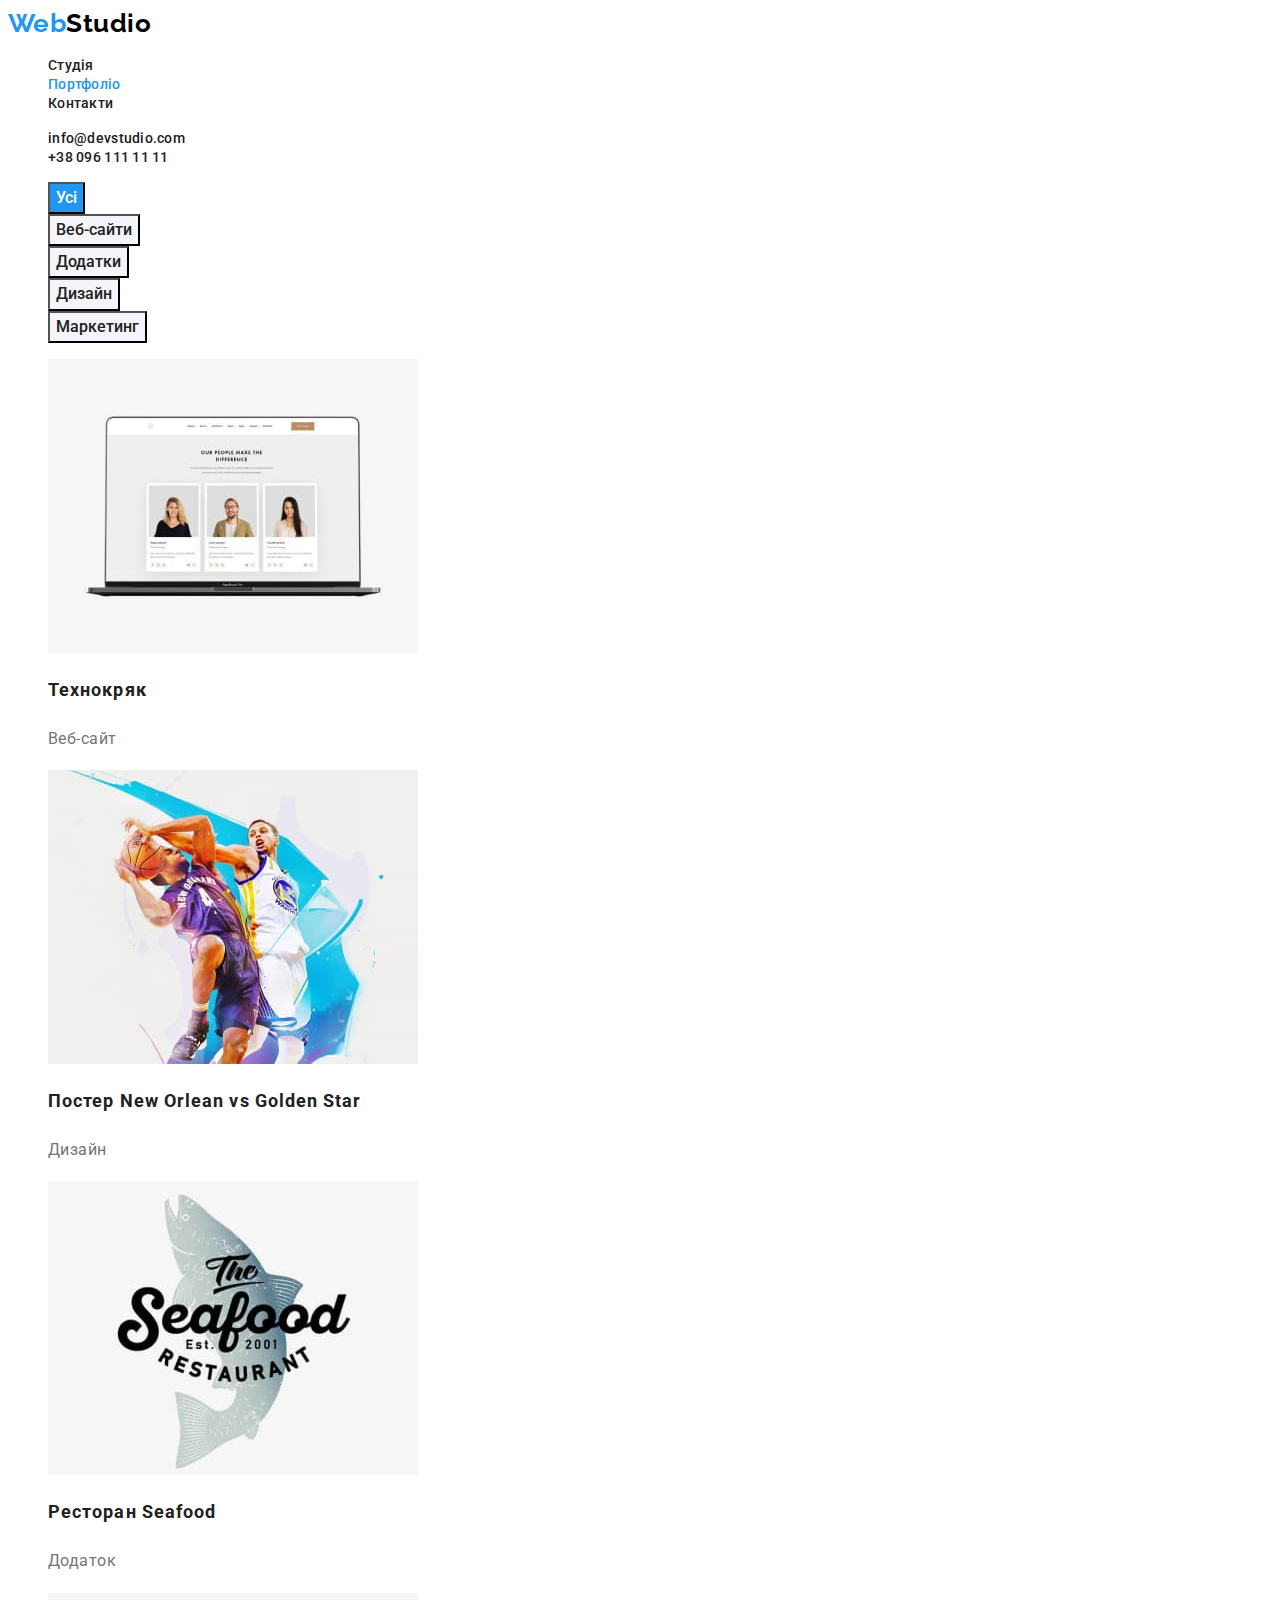
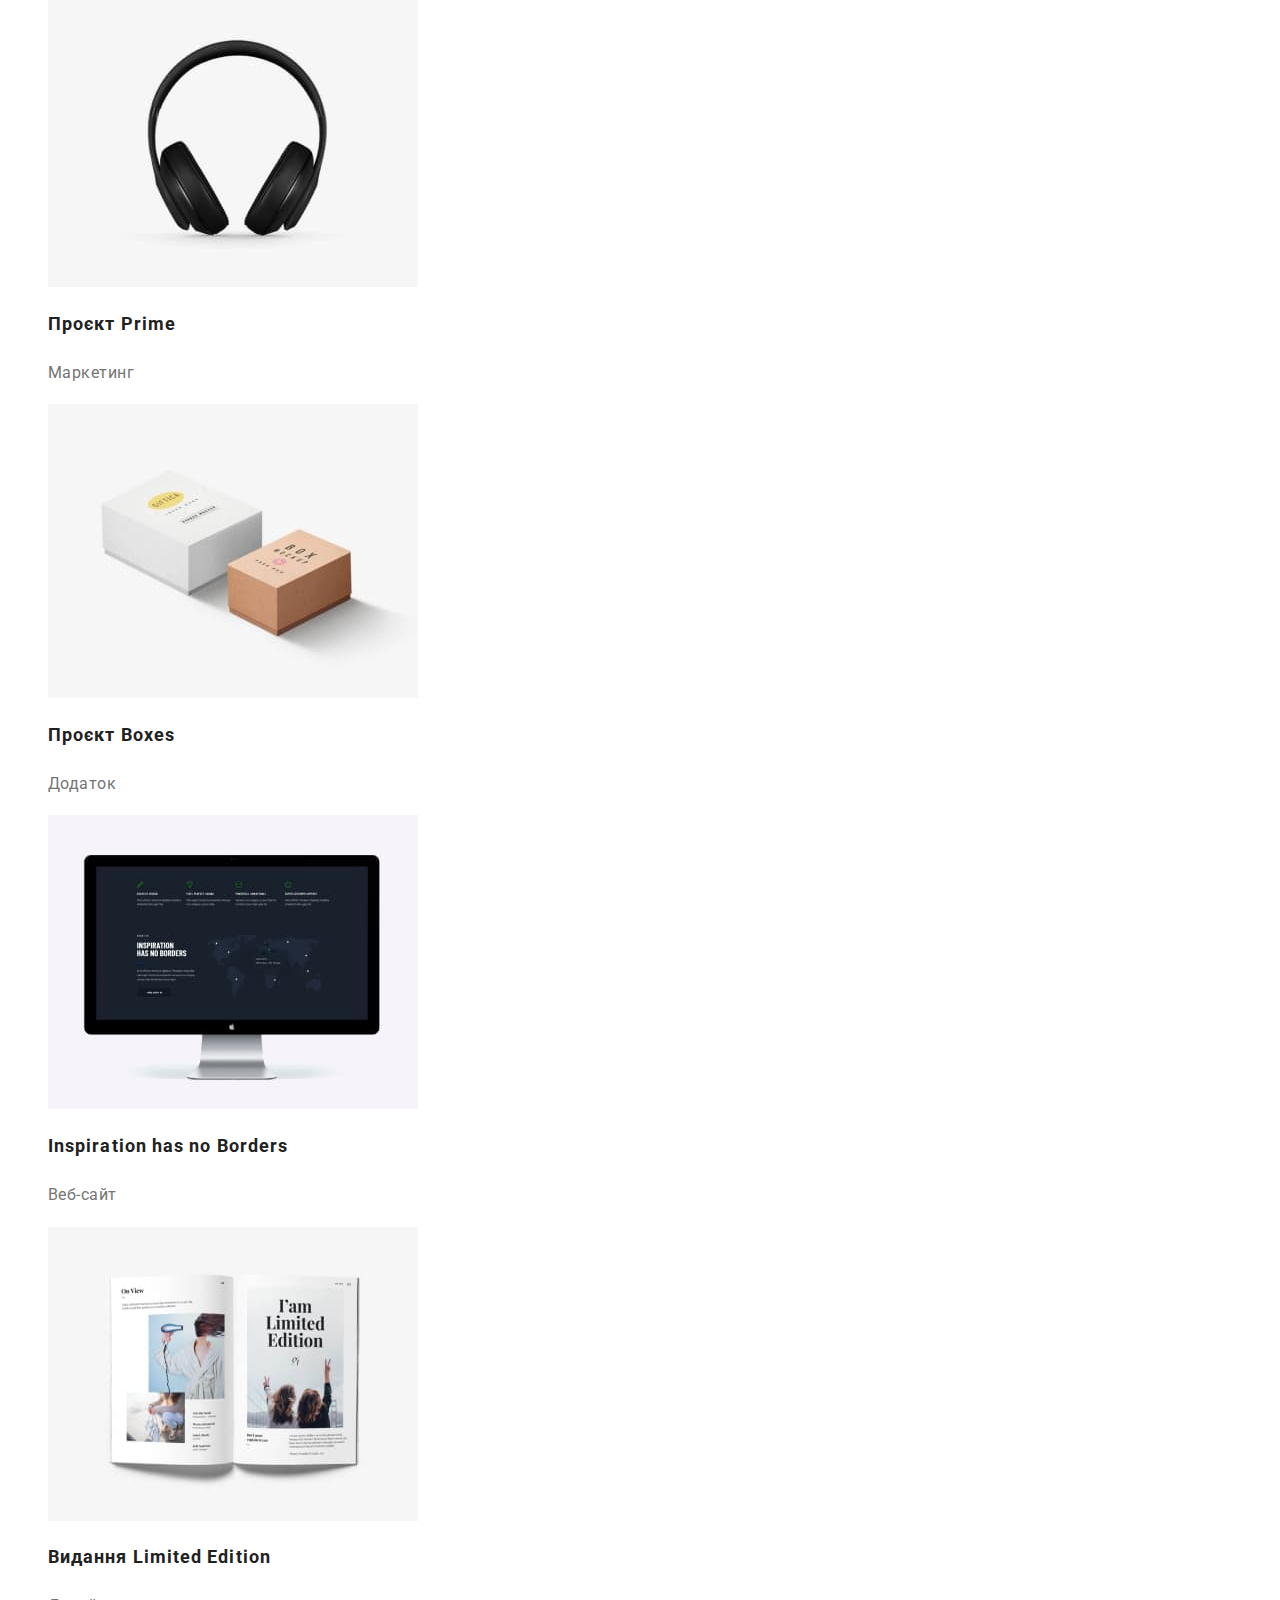
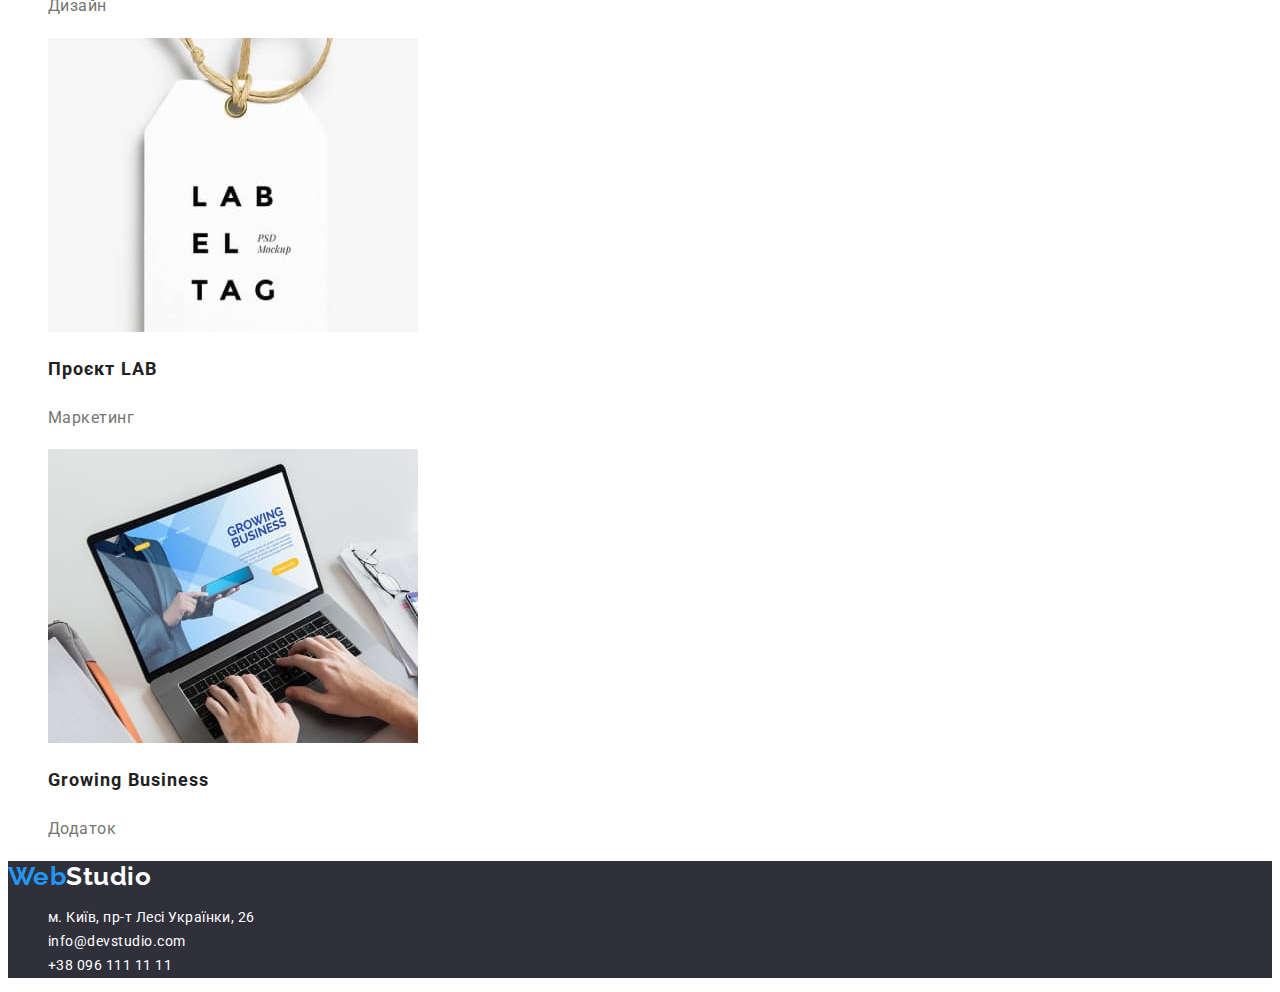
==== portfolio.html @ 08042bd0 "flex" ====
<!DOCTYPE html>
<html lang="en">
  <head>
    <meta charset="UTF-8" />
    <meta http-equiv="X-UA-Compatible" content="IE=edge" />
    <meta name="viewport" content="width=device-width, initial-scale=1.0" />
    <title>Document</title>
    <link
      href="https://fonts.googleapis.com/css2?family=Raleway:wght@700&family=Roboto:wght@400;500;700;900&display=swap"
      rel="stylesheet"
    />
    <link rel="stylesheet" href="./css/styles.css" />
  </head>

  <body>
    <header>
      <nav>
        <a href="./index.html" class="logo">
          Web<span class="logo-title-black">Studio</span>
        </a>
        <ul class="site-nav list">
          <li>
            <a href="./index.html" class="linc">Студія</a>
          </li>
          <li>
            <a href="./portfolio.html" class="linc current">Портфоліо</a>
          </li>
          <li>
            <a href="#" class="linc">Контакти</a>
          </li>
        </ul>
      </nav>

      <ul class="contact-nav list">
        <li>
          <a href="mailto:info@devstudio.com " class="contact"
            >info@devstudio.com</a
          >
        </li>
        <li>
          <a href="tel:+380961111111" class="contact">+38 096 111 11 11</a>
        </li>
      </ul>
    </header>
    <main>
      <!--Наші роботи-->
      <section class="section-works">
        <h1 class="visually-hidden">Наші роботи</h1>
        <ul class="filter list">
          <li>
            <button class="filter-button current" type="button">Усі</button>
          </li>
          <li>
            <button class="filter-button" type="button">Веб-сайти</button>
          </li>
          <li><button class="filter-button" type="button">Додатки</button></li>
          <li><button class="filter-button" type="button">Дизайн</button></li>
          <li>
            <button class="filter-button" type="button">Маркетинг</button>
          </li>
        </ul>

        <ul class="works-nav list">
          <li>
            <img
              src="./images/portfolio-1.jpg"
              alt="Ноутбук з відкритим сайтом"
            />
            <h2 class="works-title">Технокряк</h2>
            <p class="works-text">Веб-сайт</p>
          </li>
          <li>
            <img src="./images/portfolio-2.jpg" alt="Гра в баскетбол" />
            <h2 class="works-title">Постер New Orlean vs Golden Star</h2>
            <p class="works-text">Дизайн</p>
          </li>

          <li>
            <img src="./images/portfolio-3.jpg" alt="Емблема ресторану" />
            <h2 class="works-title">Ресторан Seafood</h2>
            <p class="works-text">Додаток</p>
          </li>
          <li>
            <img src="./images/portfolio-4.jpg" alt="Навушники" />
            <h2 class="works-title">Проєкт Prime</h2>
            <p class="works-text">Маркетинг</p>
          </li>
          <li>
            <img src="./images/portfolio-5.jpg" alt="Дві коробки" />
            <h2 class="works-title">Проєкт Boxes</h2>
            <p class="works-text">Додаток</p>
          </li>
          <li>
            <img
              src="./images/portfolio-6.jpg"
              alt="Монітор з відкритим сайтом"
            />
            <h2 class="works-title">Inspiration has no Borders</h2>
            <p class="works-text">Веб-сайт</p>
          </li>
          <li>
            <img src="./images/portfolio-7.jpg" alt="Відкрита книга" />
            <h2 class="works-title">Видання Limited Edition</h2>
            <p class="works-text">Дизайн</p>
          </li>
          <li>
            <img
              src="./images/portfolio-8.jpg"
              alt="Бірка з логотипом проєкту"
            />
            <h2 class="works-title">Проєкт LAB</h2>
            <p class="works-text">Маркетинг</p>
          </li>
          <li>
            <img
              src="./images/portfolio-9.jpg"
              alt="Людина працює на ноутбуці"
            />
            <h2 class="works-title">Growing Business</h2>
            <p class="works-text">Додаток</p>
          </li>
        </ul>
      </section>
    </main>
    <footer class="footer">
      <a href="./index.html" class="logo"
        >Web<span class="title-logo-light">Studio</span>
      </a>
      <address class="adress-nav">
        <ul class="list">
          <li>
            <a
              href="https://goo.gl/maps/hLnJLnm5KdbcXGnV6"
              target="_blank"
              rel="noopener noreferrer nofollow"
              class="adress"
              >м. Київ, пр-т Лесі Українки, 26</a
            >
          </li>
          <li>
            <a href="mailto:info@devstudio.com " class="adress"
              >info@devstudio.com</a
            >
          </li>
          <li>
            <a href="tel:+380961111111" class="adress">+38 096 111 11 11</a>
          </li>
        </ul>
      </address>
    </footer>
  </body>
</html>
---- css/styles.css ----
/* Основний колір тексту #757575 */
/* Другорядний колір тексту #212121 */
/* Білий #FFFFFF*/
/* Чорний #000000/
/* Синій #2196F3 */
/* Акцент #2196F3*/
/* Колір фону героя #2F303A  */
/* Другорядний колір фону #F5F4FA  */


:root{
    --primary-text-color: #757575;
    --secondary-text-color: #212121;
    --accent: #2196F3;
    --hero-background-color: #2F303A;
    --secondary-background-color: #F5F4FA;
    --white-color: #FFFFFF;
    --black-color: #000000;
    --bhero-button-active:#188CE8;
   
}

body {
    color: var(--primary-text-color);
    background-color: var(--white-color);
    font-family: Roboto, sans-serif;
    letter-spacing: 0.03em;
}

.list {
    list-style: none;
}

/* Хедер */
.logo{
    color: var(--accent);
    font-family: Raleway;
            font-weight: 700;
        font-size: 26px;
        line-height: 1.2;
        text-decoration: none;
}

.logo-title-black{
    color: var(--black-color);
}


.site-nav .linc {
    color: var(--secondary-text-color);
    font-weight: 500;
        font-size: 14px;
        line-height: 1.14;
        letter-spacing: 0.02em;
        text-decoration: none;
}

.site-nav .linc:hover, 
.site-nav .linc:focus {
color: var(--accent);
}


.site-nav .linc.current {
    color: var(--accent);
}

.contact-nav .contact {
    color: var(--secondary-text-color);
    font-weight: 500;
        font-size: 14px;
        line-height: 1.14;
        letter-spacing: 0.02em;
        text-decoration: none;
}

.contact-nav .contact:hover,
.contact-nav .contact:focus{
    color: var(--accent);
}


/* Футер */

.footer{
    background-color: var(--hero-background-color);
}

.title-logo-light{
    color: var(--white-color);
}

.adress-nav{
    font-style: normal;
        font-weight: 400;
        font-size: 14px;
        line-height: 1.71;
}

.adress-nav .adress{
    color: var(--white-color);
    text-decoration: none;
}

.adress-nav .adress:hover,
.adress-nav .adress:focus{
    color: var(--accent);
}

/* Герой */

.hero{
    color: var(--white-color);
    background-color: var(--hero-background-color);
}



.hero-button{
   color: var(--white-color);
   background-color: var(--accent);
   cursor: pointer;
   font-family: inherit;
}

.hero-title{
    font-weight: 900;
font-size: 44px;
line-height: 1.36;
letter-spacing: 0.06em;
text-transform: uppercase
}

.hero-button:hover,
.hero-button:focus{
background-color:var(--bhero-button-active);
}

/* Наші особливості */

.section-title{
    color: var(--secondary-text-color);
    font-weight: 700;
        font-size: 36px;
        line-height: 1.17;
}

.visually-hidden {
    position: absolute;
    white-space: nowrap;
    width: 1px;
    height: 1px;
    overflow: hidden;
    border: 0;
    padding: 0;
    clip: rect(0 0 0 0);
    clip-path: inset(50%);
    margin: -1px;
}

.element-title{
    color: var(--secondary-text-color);
    font-size: 14px;
        line-height: 1.14;
    text-transform: uppercase;
}

.section .text{
    font-size: 16px;
        line-height: 1.19;
}
/* Чим ми займаємося */

/* Наша команда */

.section-team{
    background-color: var(--secondary-background-color);
}

.fon-tim{
    background: var(--white-color);
}
.tim-title {
    color: var(--secondary-text-color);
    font-weight: 500;
        font-size: 16px;
        line-height: 1.19;
}

.section-team .text-tim{
    font-size: 16px;
        line-height: 19px;
}



/* Нащі роботи */

.filter-button{
cursor: pointer;
color: var(--secondary-text-color);
background-color: var(--secondary-background-color);
font-family: inherit;
font-weight: 500;
    font-size: 16px;
    line-height: 1.63;
 }

.filter-button:hover,
 .filter-button:focus{
    color: var(--white-color);
    background-color: var(--accent);
 }

.filter-button.current {
    color: var(--white-color);
    background-color: var(--accent);
}
.section-works .works-title {
    color: var(--secondary-text-color);
           font-size: 18px;
        line-height: 2;
        letter-spacing: 0.06em;
}


.section-works .works-text{
    font-size: 16px;
        line-height: 1.9;
}
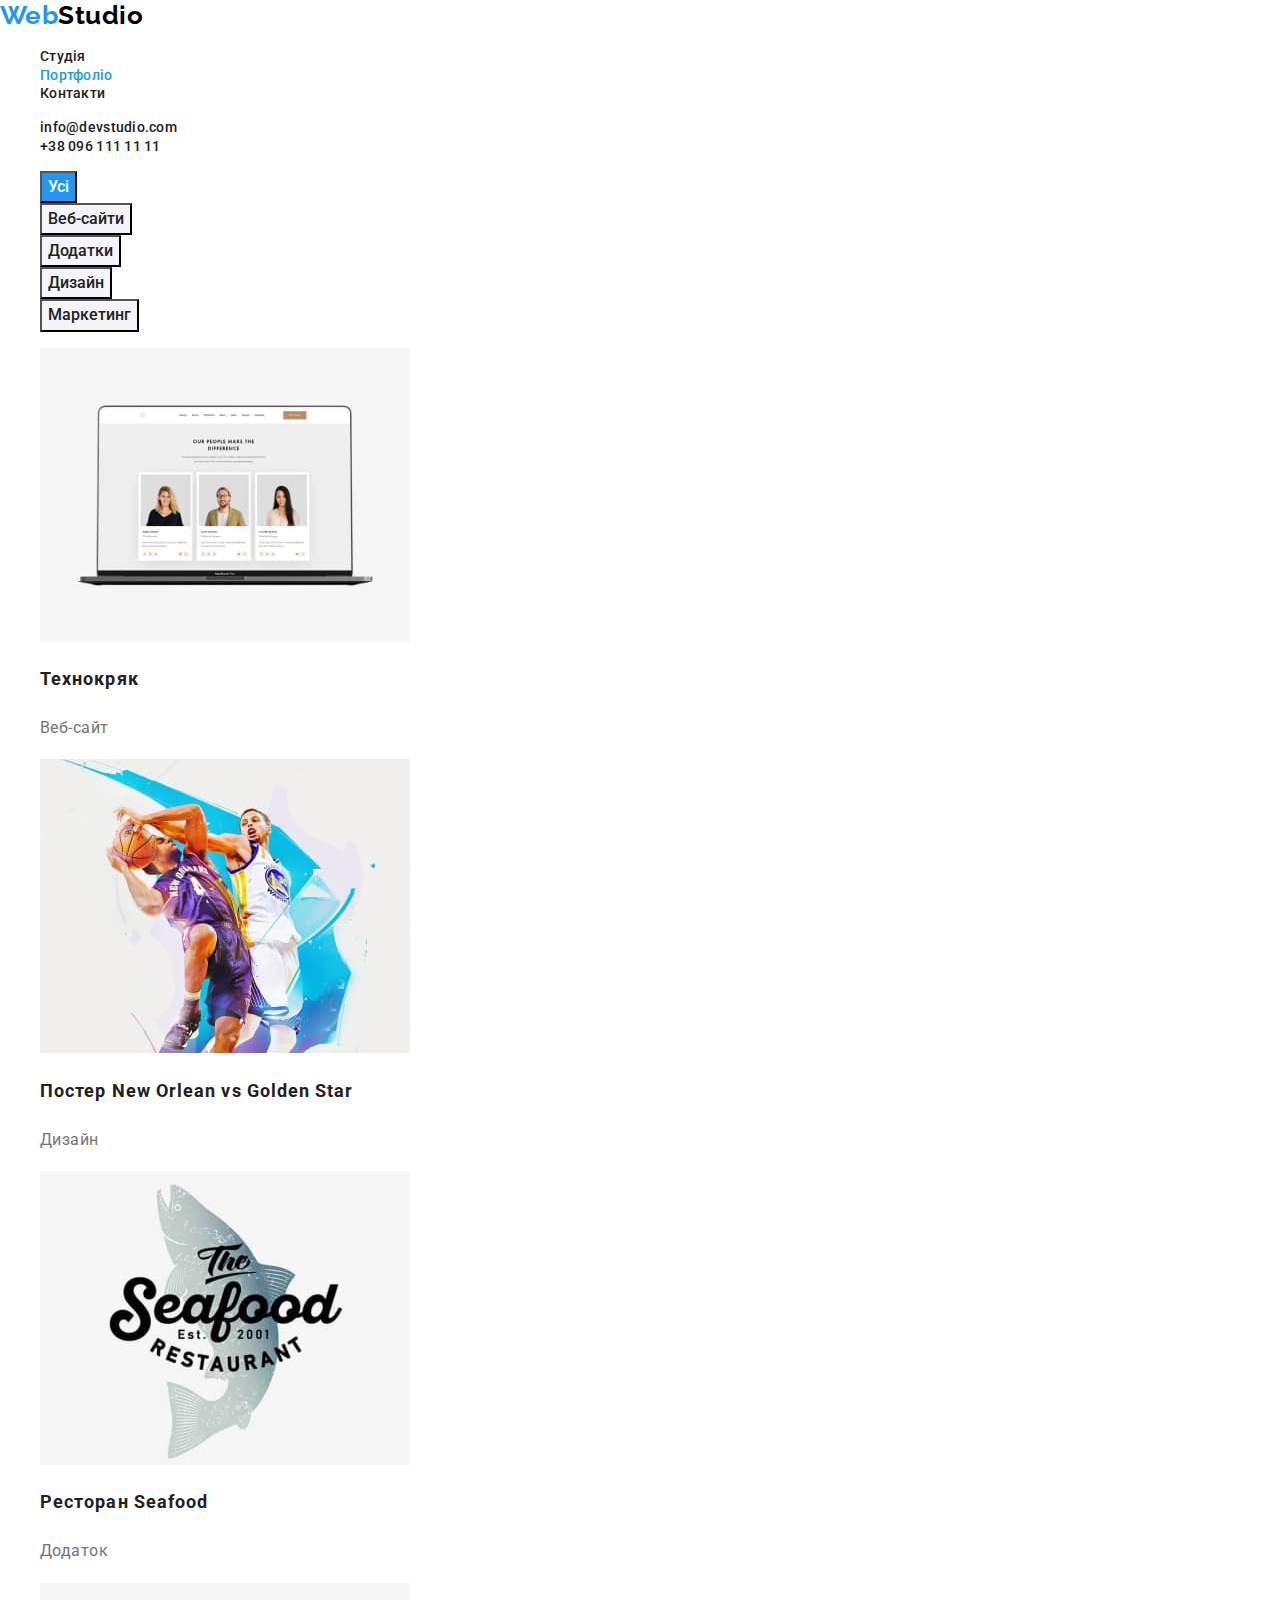
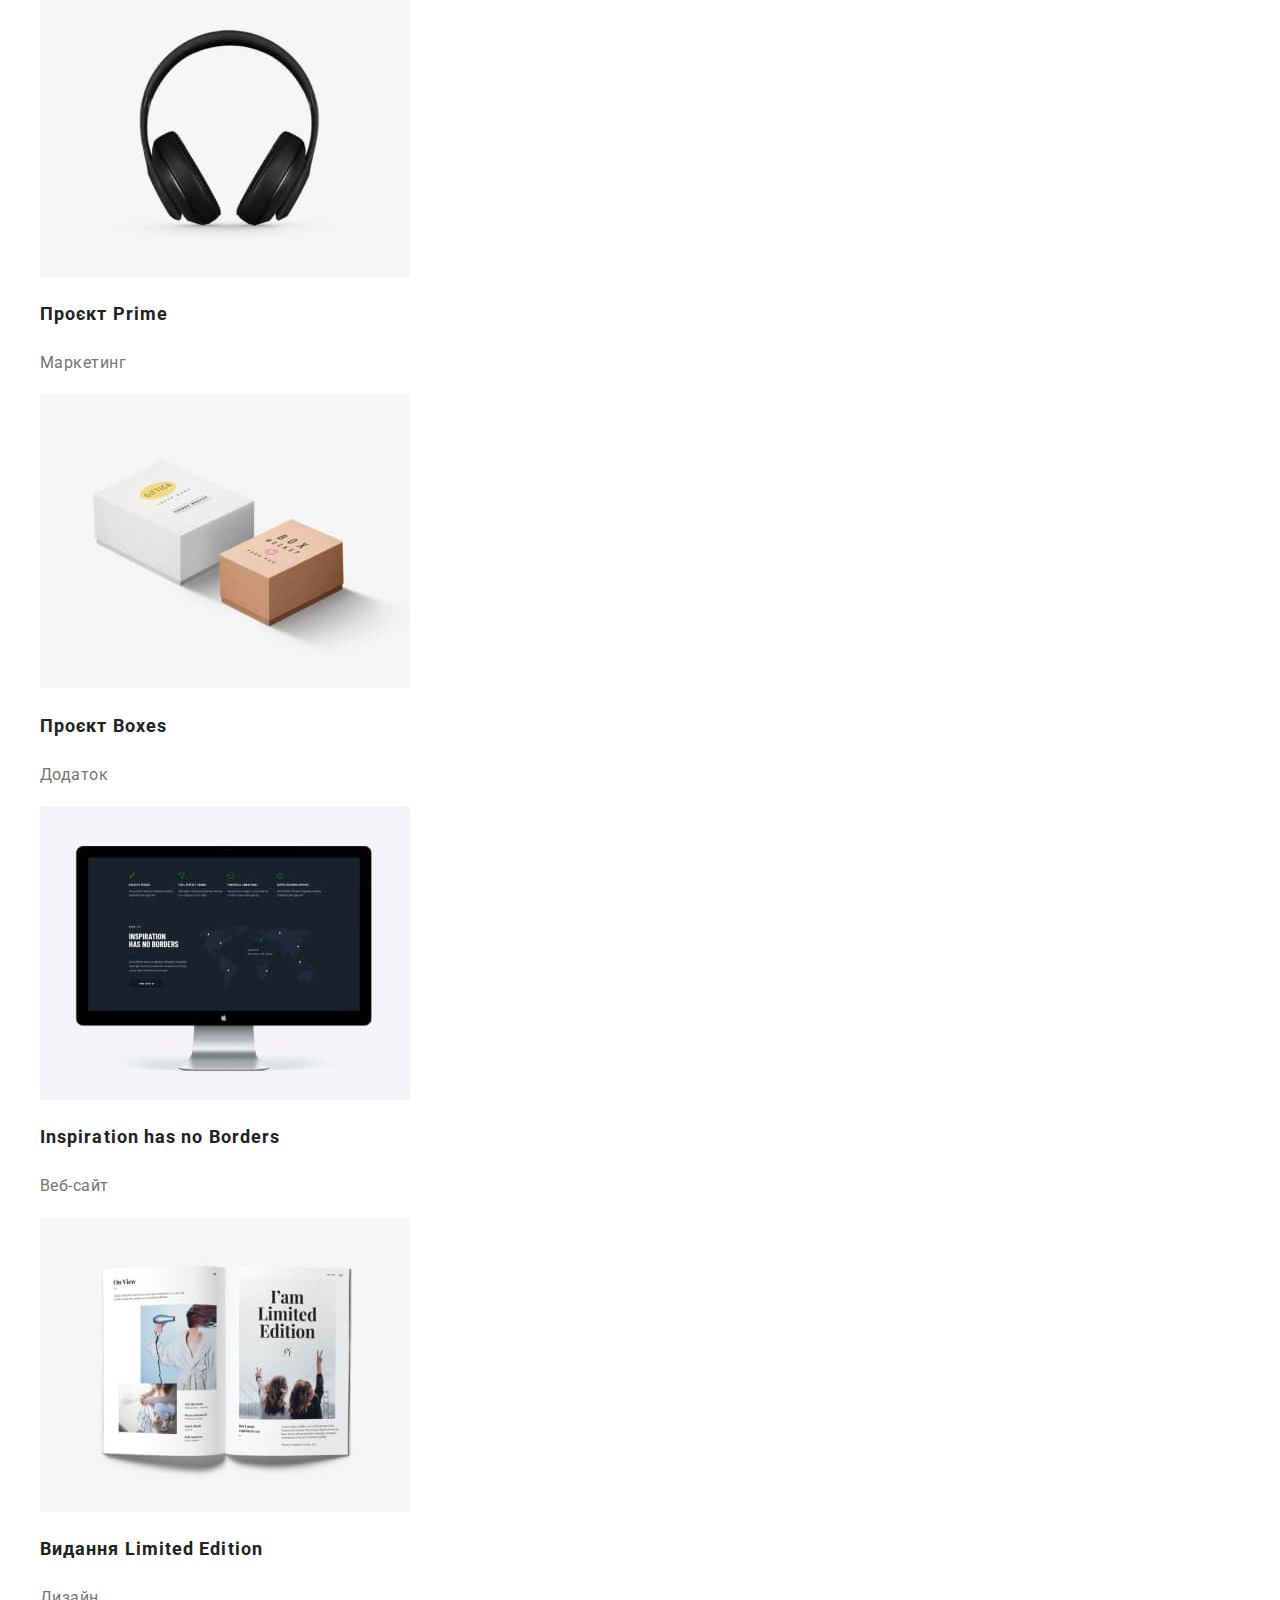
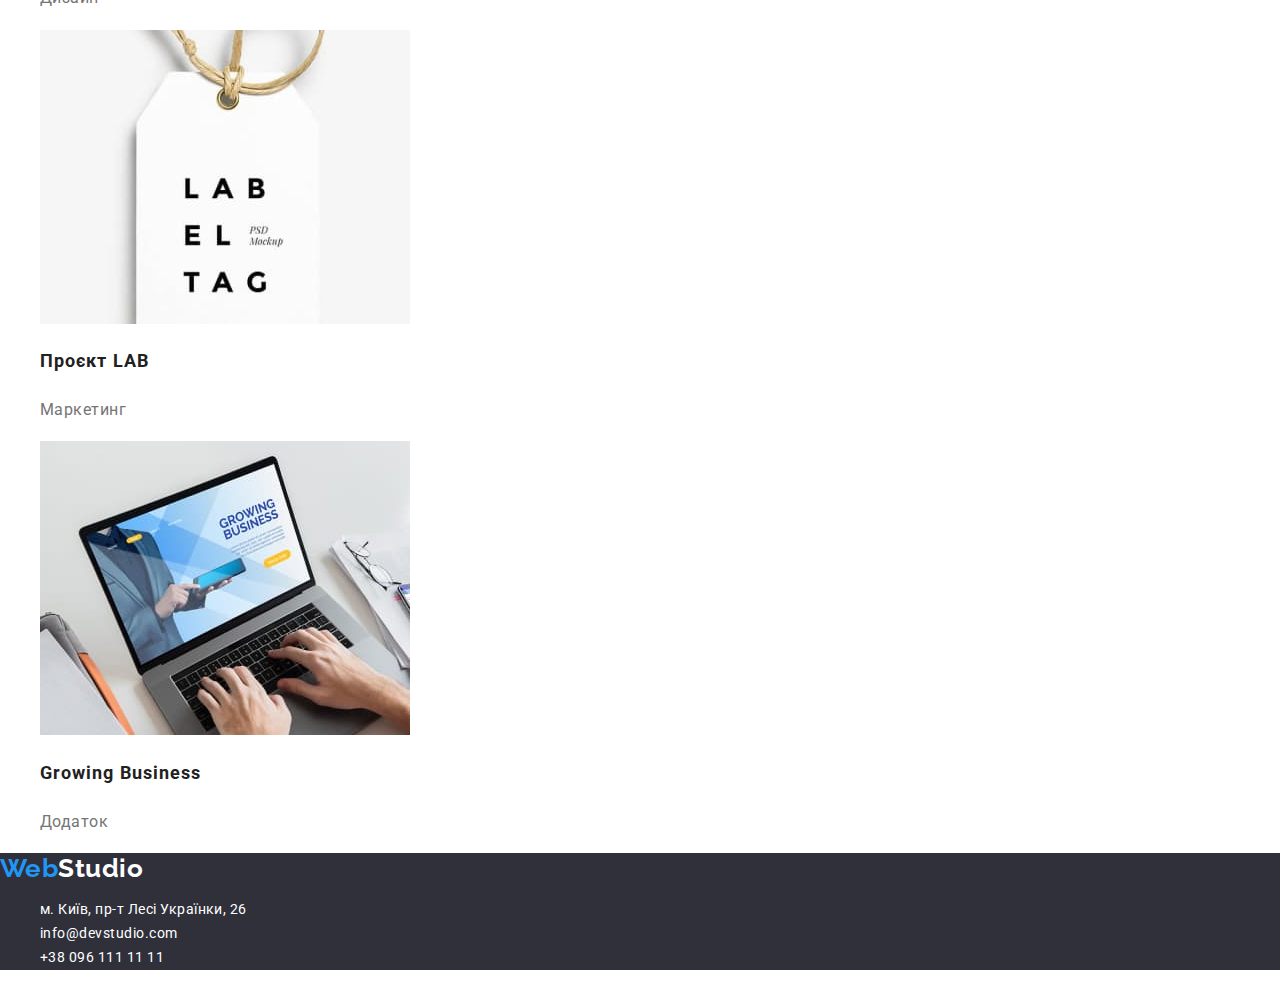
==== commit 28947a63: "Підключає нормалізатор і бордер бокс" ====
--- a/portfolio.html
+++ b/portfolio.html
@@ -1,5 +1,5 @@
 <!DOCTYPE html>
-<html lang="en">
+<html lang="uk">
   <head>
     <meta charset="UTF-8" />
     <meta http-equiv="X-UA-Compatible" content="IE=edge" />
@@ -8,6 +8,10 @@
     <link
       href="https://fonts.googleapis.com/css2?family=Raleway:wght@700&family=Roboto:wght@400;500;700;900&display=swap"
       rel="stylesheet"
+    />
+    <link
+      rel="stylesheet"
+      href="https://cdnjs.cloudflare.com/ajax/libs/modern-normalize/1.1.0/modern-normalize.min.css"
     />
     <link rel="stylesheet" href="./css/styles.css" />
   </head>
--- a/css/styles.css
+++ b/css/styles.css
@@ -7,6 +7,16 @@
 /* Колір фону героя #2F303A  */
 /* Другорядний колір фону #F5F4FA  */
 
+
+html{
+    box-sizing: border-box;
+}
+
+*,
+*::before,
+*::after {
+    box-sizing: inherit;
+}
 
 :root{
     --primary-text-color: #757575;
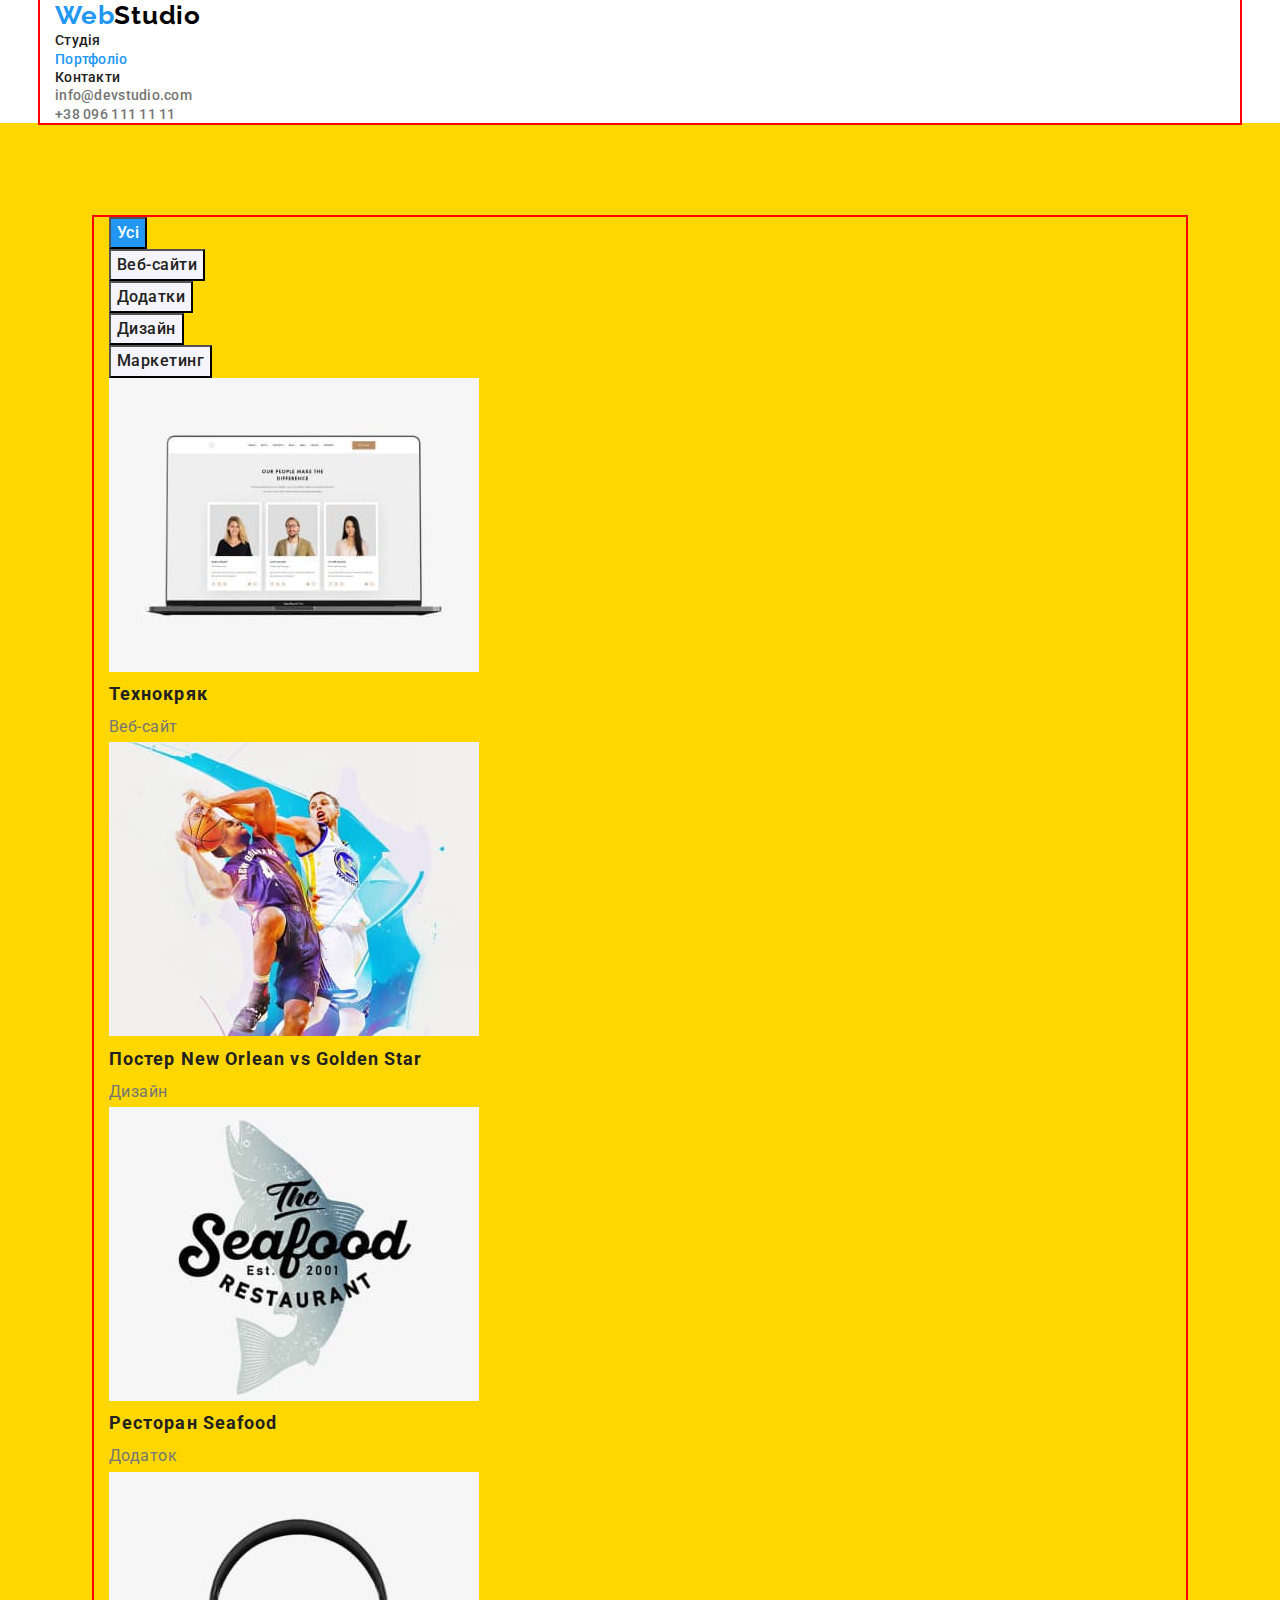
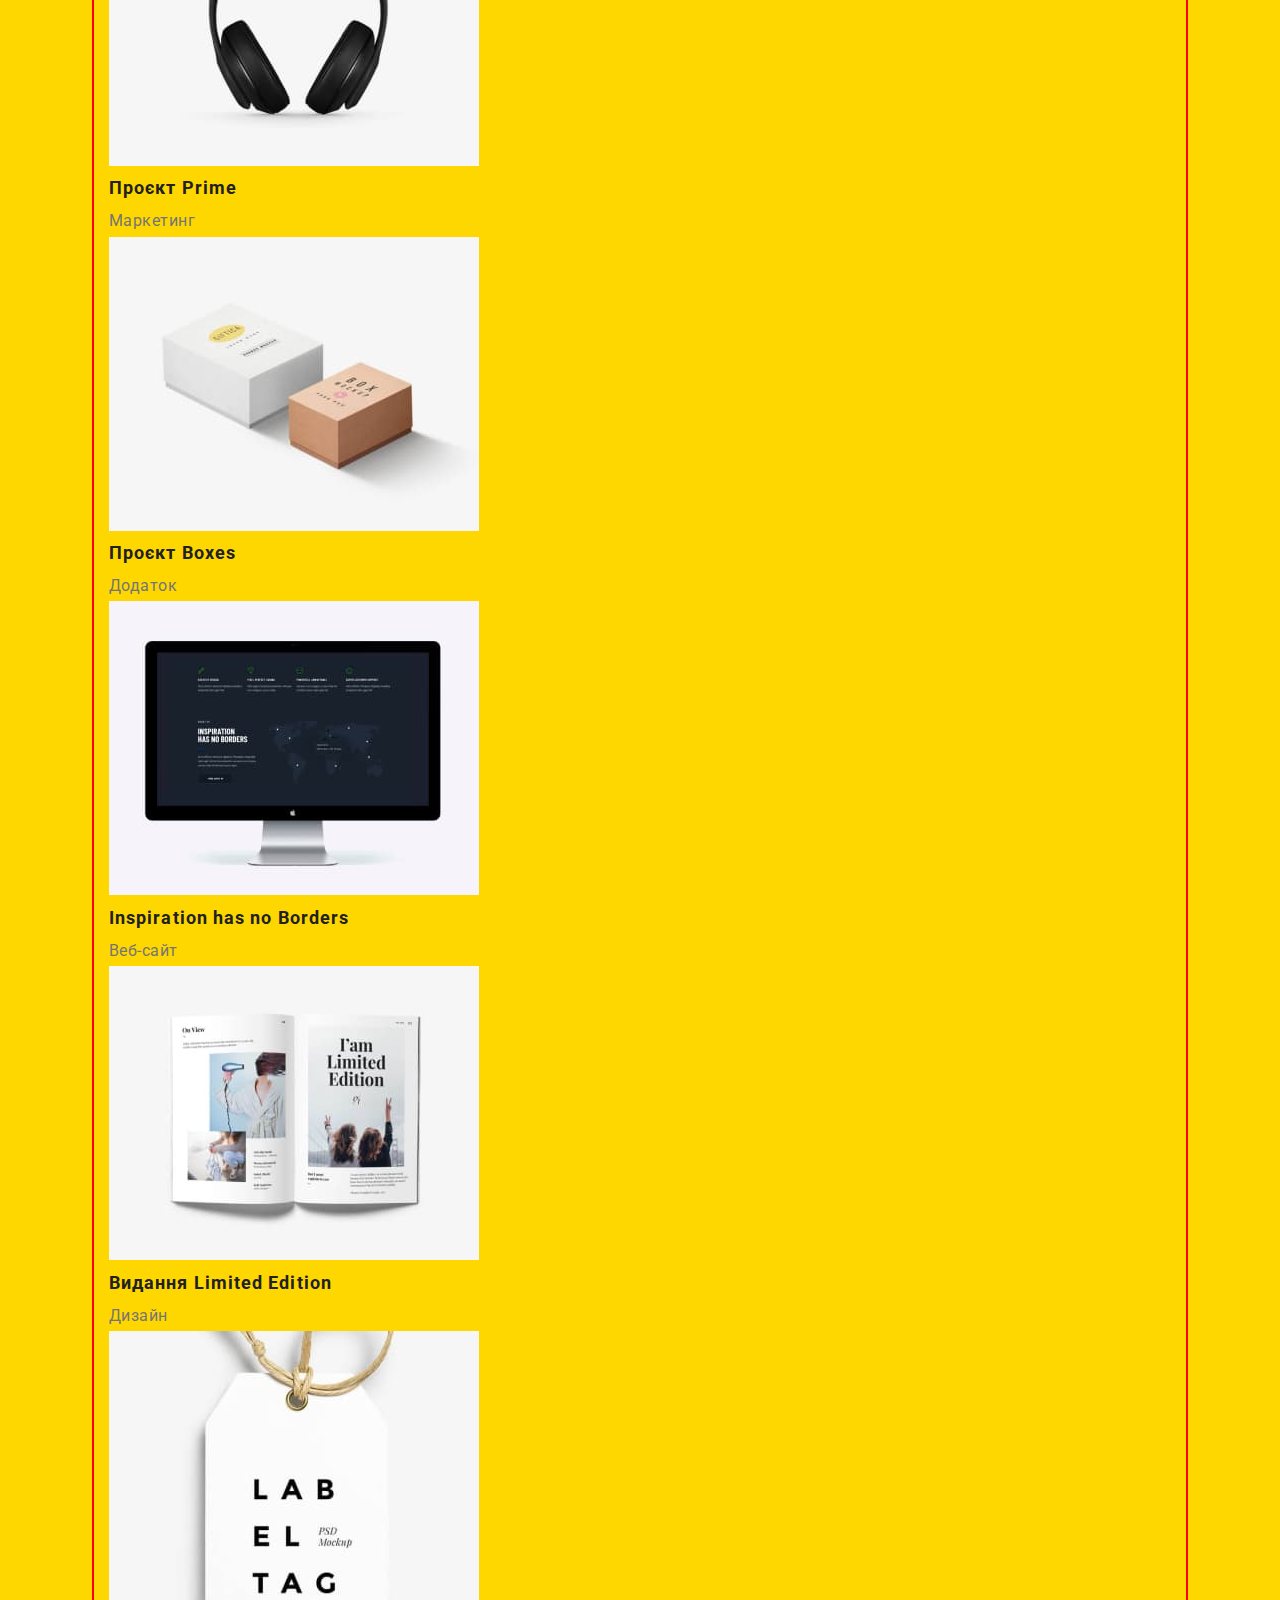
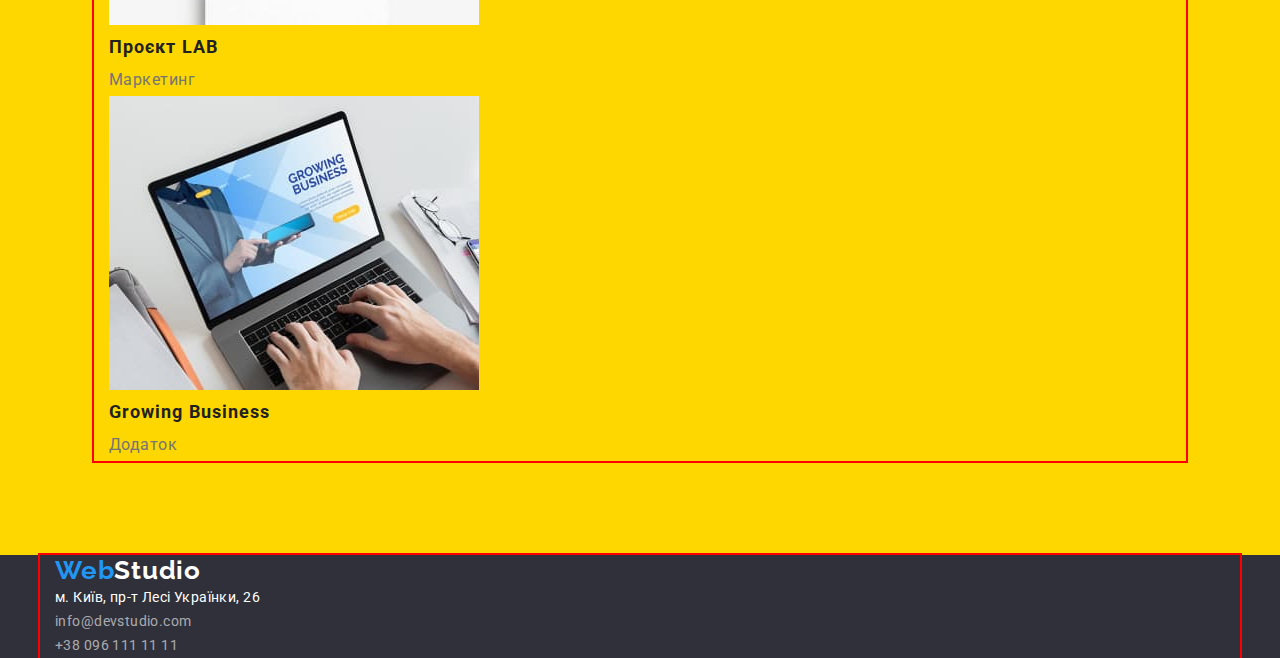
==== commit a16e6b3f: "розбиває на секції" ====
--- a/portfolio.html
+++ b/portfolio.html
@@ -18,139 +18,147 @@
 
   <body>
     <header>
-      <nav>
-        <a href="./index.html" class="logo">
-          Web<span class="logo-title-black">Studio</span>
-        </a>
-        <ul class="site-nav list">
+      <div class="container">
+        <nav>
+          <a href="./index.html" class="logo">
+            Web<span class="logo-title-black">Studio</span>
+          </a>
+          <ul class="site-nav list">
+            <li>
+              <a href="./index.html" class="linc">Студія</a>
+            </li>
+            <li>
+              <a href="./portfolio.html" class="linc current">Портфоліо</a>
+            </li>
+            <li>
+              <a href="#" class="linc">Контакти</a>
+            </li>
+          </ul>
+        </nav>
+
+        <ul class="contact-nav list">
           <li>
-            <a href="./index.html" class="linc">Студія</a>
-          </li>
-          <li>
-            <a href="./portfolio.html" class="linc current">Портфоліо</a>
-          </li>
-          <li>
-            <a href="#" class="linc">Контакти</a>
-          </li>
-        </ul>
-      </nav>
-
-      <ul class="contact-nav list">
-        <li>
-          <a href="mailto:info@devstudio.com " class="contact"
-            >info@devstudio.com</a
-          >
-        </li>
-        <li>
-          <a href="tel:+380961111111" class="contact">+38 096 111 11 11</a>
-        </li>
-      </ul>
-    </header>
-    <main>
-      <!--Наші роботи-->
-      <section class="section-works">
-        <h1 class="visually-hidden">Наші роботи</h1>
-        <ul class="filter list">
-          <li>
-            <button class="filter-button current" type="button">Усі</button>
-          </li>
-          <li>
-            <button class="filter-button" type="button">Веб-сайти</button>
-          </li>
-          <li><button class="filter-button" type="button">Додатки</button></li>
-          <li><button class="filter-button" type="button">Дизайн</button></li>
-          <li>
-            <button class="filter-button" type="button">Маркетинг</button>
-          </li>
-        </ul>
-
-        <ul class="works-nav list">
-          <li>
-            <img
-              src="./images/portfolio-1.jpg"
-              alt="Ноутбук з відкритим сайтом"
-            />
-            <h2 class="works-title">Технокряк</h2>
-            <p class="works-text">Веб-сайт</p>
-          </li>
-          <li>
-            <img src="./images/portfolio-2.jpg" alt="Гра в баскетбол" />
-            <h2 class="works-title">Постер New Orlean vs Golden Star</h2>
-            <p class="works-text">Дизайн</p>
-          </li>
-
-          <li>
-            <img src="./images/portfolio-3.jpg" alt="Емблема ресторану" />
-            <h2 class="works-title">Ресторан Seafood</h2>
-            <p class="works-text">Додаток</p>
-          </li>
-          <li>
-            <img src="./images/portfolio-4.jpg" alt="Навушники" />
-            <h2 class="works-title">Проєкт Prime</h2>
-            <p class="works-text">Маркетинг</p>
-          </li>
-          <li>
-            <img src="./images/portfolio-5.jpg" alt="Дві коробки" />
-            <h2 class="works-title">Проєкт Boxes</h2>
-            <p class="works-text">Додаток</p>
-          </li>
-          <li>
-            <img
-              src="./images/portfolio-6.jpg"
-              alt="Монітор з відкритим сайтом"
-            />
-            <h2 class="works-title">Inspiration has no Borders</h2>
-            <p class="works-text">Веб-сайт</p>
-          </li>
-          <li>
-            <img src="./images/portfolio-7.jpg" alt="Відкрита книга" />
-            <h2 class="works-title">Видання Limited Edition</h2>
-            <p class="works-text">Дизайн</p>
-          </li>
-          <li>
-            <img
-              src="./images/portfolio-8.jpg"
-              alt="Бірка з логотипом проєкту"
-            />
-            <h2 class="works-title">Проєкт LAB</h2>
-            <p class="works-text">Маркетинг</p>
-          </li>
-          <li>
-            <img
-              src="./images/portfolio-9.jpg"
-              alt="Людина працює на ноутбуці"
-            />
-            <h2 class="works-title">Growing Business</h2>
-            <p class="works-text">Додаток</p>
-          </li>
-        </ul>
-      </section>
-    </main>
-    <footer class="footer">
-      <a href="./index.html" class="logo"
-        >Web<span class="title-logo-light">Studio</span>
-      </a>
-      <address class="adress-nav">
-        <ul class="list">
-          <li>
-            <a
-              href="https://goo.gl/maps/hLnJLnm5KdbcXGnV6"
-              target="_blank"
-              rel="noopener noreferrer nofollow"
-              class="adress"
-              >м. Київ, пр-т Лесі Українки, 26</a
-            >
-          </li>
-          <li>
-            <a href="mailto:info@devstudio.com " class="adress"
+            <a href="mailto:info@devstudio.com " class="contact"
               >info@devstudio.com</a
             >
           </li>
           <li>
-            <a href="tel:+380961111111" class="adress">+38 096 111 11 11</a>
+            <a href="tel:+380961111111" class="contact">+38 096 111 11 11</a>
           </li>
         </ul>
-      </address>
+      </div>
+    </header>
+    <main>
+      <!--Наші роботи-->
+      <section class="section">
+        <div class="container">
+          <h1 class="visually-hidden">Наші роботи</h1>
+          <ul class="filter list">
+            <li>
+              <button class="filter-button current" type="button">Усі</button>
+            </li>
+            <li>
+              <button class="filter-button" type="button">Веб-сайти</button>
+            </li>
+            <li>
+              <button class="filter-button" type="button">Додатки</button>
+            </li>
+            <li><button class="filter-button" type="button">Дизайн</button></li>
+            <li>
+              <button class="filter-button" type="button">Маркетинг</button>
+            </li>
+          </ul>
+
+          <ul class="works-nav list">
+            <li>
+              <img
+                src="./images/portfolio-1.jpg"
+                alt="Ноутбук з відкритим сайтом"
+              />
+              <h2 class="works-title">Технокряк</h2>
+              <p class="works-text">Веб-сайт</p>
+            </li>
+            <li>
+              <img src="./images/portfolio-2.jpg" alt="Гра в баскетбол" />
+              <h2 class="works-title">Постер New Orlean vs Golden Star</h2>
+              <p class="works-text">Дизайн</p>
+            </li>
+
+            <li>
+              <img src="./images/portfolio-3.jpg" alt="Емблема ресторану" />
+              <h2 class="works-title">Ресторан Seafood</h2>
+              <p class="works-text">Додаток</p>
+            </li>
+            <li>
+              <img src="./images/portfolio-4.jpg" alt="Навушники" />
+              <h2 class="works-title">Проєкт Prime</h2>
+              <p class="works-text">Маркетинг</p>
+            </li>
+            <li>
+              <img src="./images/portfolio-5.jpg" alt="Дві коробки" />
+              <h2 class="works-title">Проєкт Boxes</h2>
+              <p class="works-text">Додаток</p>
+            </li>
+            <li>
+              <img
+                src="./images/portfolio-6.jpg"
+                alt="Монітор з відкритим сайтом"
+              />
+              <h2 class="works-title">Inspiration has no Borders</h2>
+              <p class="works-text">Веб-сайт</p>
+            </li>
+            <li>
+              <img src="./images/portfolio-7.jpg" alt="Відкрита книга" />
+              <h2 class="works-title">Видання Limited Edition</h2>
+              <p class="works-text">Дизайн</p>
+            </li>
+            <li>
+              <img
+                src="./images/portfolio-8.jpg"
+                alt="Бірка з логотипом проєкту"
+              />
+              <h2 class="works-title">Проєкт LAB</h2>
+              <p class="works-text">Маркетинг</p>
+            </li>
+            <li>
+              <img
+                src="./images/portfolio-9.jpg"
+                alt="Людина працює на ноутбуці"
+              />
+              <h2 class="works-title">Growing Business</h2>
+              <p class="works-text">Додаток</p>
+            </li>
+          </ul>
+        </div>
+      </section>
+    </main>
+    <footer class="footer">
+      <div class="container">
+        <a href="./index.html" class="logo"
+          >Web<span class="title-logo-light">Studio</span>
+        </a>
+        <address class="adress-nav">
+          <ul class="list">
+            <li>
+              <a
+                href="https://goo.gl/maps/hLnJLnm5KdbcXGnV6"
+                target="_blank"
+                rel="noopener noreferrer nofollow"
+                class="adress map"
+                >м. Київ, пр-т Лесі Українки, 26</a
+              >
+            </li>
+            <li>
+              <a href="mailto:info@devstudio.com " class="adress"
+                >info@devstudio.com</a
+              >
+            </li>
+            <li>
+              <a href="tel:+380961111111" class="adress">+38 096 111 11 11</a>
+            </li>
+          </ul>
+        </address>
+      </div>
     </footer>
   </body>
 </html>
--- a/css/styles.css
+++ b/css/styles.css
@@ -8,7 +8,7 @@
 /* Другорядний колір фону #F5F4FA  */
 
 
-html{
+html {
     box-sizing: border-box;
 }
 
@@ -18,7 +18,7 @@
     box-sizing: inherit;
 }
 
-:root{
+:root {
     --primary-text-color: #757575;
     --secondary-text-color: #212121;
     --accent: #2196F3;
@@ -26,15 +26,42 @@
     --secondary-background-color: #F5F4FA;
     --white-color: #FFFFFF;
     --black-color: #000000;
-    --bhero-button-active:#188CE8;
-   
-}
+    --bhero-button-active: #188CE8;
+}
+
+
 
 body {
     color: var(--primary-text-color);
     background-color: var(--white-color);
     font-family: Roboto, sans-serif;
-    letter-spacing: 0.03em;
+}
+
+.container {
+    outline: 2px solid red;
+    width: 100%;
+    max-width: 1200px;
+    margin: 0 auto;
+    padding-right: 15px;
+    padding-left: 15px;
+
+}
+
+.section{
+    padding: 94px;
+    background-color: gold;
+}
+
+h1,
+h2,
+h3,
+h4,
+h5,
+h6,
+p,
+ul {
+    margin: 0;
+    padding: 0;
 }
 
 .list {
@@ -42,16 +69,17 @@
 }
 
 /* Хедер */
-.logo{
-    color: var(--accent);
-    font-family: Raleway;
-            font-weight: 700;
-        font-size: 26px;
-        line-height: 1.2;
-        text-decoration: none;
-}
-
-.logo-title-black{
+.logo {
+    color: var(--accent);
+    font-family: Raleway, sans-serif;
+    font-weight: 700;
+    font-size: 26px;
+    line-height: 1.2;
+    letter-spacing: 0.03em;
+    text-decoration: none;
+}
+
+.logo-title-black {
     color: var(--black-color);
 }
 
@@ -59,15 +87,15 @@
 .site-nav .linc {
     color: var(--secondary-text-color);
     font-weight: 500;
-        font-size: 14px;
-        line-height: 1.14;
-        letter-spacing: 0.02em;
-        text-decoration: none;
-}
-
-.site-nav .linc:hover, 
+    font-size: 14px;
+    line-height: 1.14;
+    letter-spacing: 0.02em;
+    text-decoration: none;
+}
+
+.site-nav .linc:hover,
 .site-nav .linc:focus {
-color: var(--accent);
+    color: var(--accent);
 }
 
 
@@ -76,83 +104,100 @@
 }
 
 .contact-nav .contact {
-    color: var(--secondary-text-color);
-    font-weight: 500;
-        font-size: 14px;
-        line-height: 1.14;
-        letter-spacing: 0.02em;
-        text-decoration: none;
+    color: var(--primary-text-color);
+    font-weight: 500;
+    font-size: 14px;
+    line-height: 1.14;
+    letter-spacing: 0.02em;
+    text-decoration: none;
+
 }
 
 .contact-nav .contact:hover,
-.contact-nav .contact:focus{
+.contact-nav .contact:focus {
     color: var(--accent);
 }
 
 
 /* Футер */
 
-.footer{
+.footer {
     background-color: var(--hero-background-color);
 }
 
-.title-logo-light{
-    color: var(--white-color);
-}
-
-.adress-nav{
+.title-logo-light {
+    color: var(--white-color);
+}
+
+.adress-nav {
     font-style: normal;
-        font-weight: 400;
-        font-size: 14px;
-        line-height: 1.71;
-}
-
-.adress-nav .adress{
-    color: var(--white-color);
+    font-weight: 400;
+    font-size: 14px;
+    line-height: 1.71;
+    letter-spacing: 0.03em;
+}
+
+.adress-nav .adress {
+    color: rgba(255, 255, 255, 0.6);
     text-decoration: none;
 }
 
 .adress-nav .adress:hover,
-.adress-nav .adress:focus{
-    color: var(--accent);
+.adress-nav .adress:focus {
+    color: var(--accent);
+}
+
+.adress-nav .map {
+    color: var(--white-color);
+    text-decoration: none;
 }
 
 /* Герой */
 
-.hero{
+.hero {
     color: var(--white-color);
     background-color: var(--hero-background-color);
 }
 
 
 
-.hero-button{
-   color: var(--white-color);
-   background-color: var(--accent);
-   cursor: pointer;
-   font-family: inherit;
-}
-
-.hero-title{
+.hero-button {
+    border: 0;
+    border-radius: 4px;
+    padding: 10px 32px;
+    color: var(--white-color);
+    background-color: var(--accent);
+    cursor: pointer;
+    font-family: inherit;
+    font-weight: 700;
+    font-size: 16px;
+    line-height: 1.88;
+    letter-spacing: 0.06em;
+}
+
+.hero-title {
+    margin-top: 0;
+    margin-bottom: 0;
     font-weight: 900;
-font-size: 44px;
-line-height: 1.36;
-letter-spacing: 0.06em;
-text-transform: uppercase
+    font-size: 44px;
+    line-height: 1.36;
+    letter-spacing: 0.06em;
+    text-transform: uppercase
 }
 
 .hero-button:hover,
-.hero-button:focus{
-background-color:var(--bhero-button-active);
+.hero-button:focus {
+    background-color: var(--bhero-button-active);
 }
 
 /* Наші особливості */
 
-.section-title{
+.section-title {
     color: var(--secondary-text-color);
     font-weight: 700;
-        font-size: 36px;
-        line-height: 1.17;
+    font-size: 36px;
+    line-height: 1.17;
+    letter-spacing: 0.03em;
 }
 
 .visually-hidden {
@@ -168,75 +213,82 @@
     margin: -1px;
 }
 
-.element-title{
-    color: var(--secondary-text-color);
-    font-size: 14px;
-        line-height: 1.14;
+.element-title {
+    color: var(--secondary-text-color);
+    font-size: 14px;
+    line-height: 1.14;
+    letter-spacing: 0.03em;
     text-transform: uppercase;
 }
 
-.section .text{
-    font-size: 16px;
-        line-height: 1.19;
-}
+.section .text {
+    font-size: 16px;
+    line-height: 1.19;
+    letter-spacing: 0.03em;
+}
+
 /* Чим ми займаємося */
 
 /* Наша команда */
 
-.section-team{
+.team {
     background-color: var(--secondary-background-color);
 }
 
-.fon-tim{
+.fon-tim {
     background: var(--white-color);
 }
+
 .tim-title {
     color: var(--secondary-text-color);
     font-weight: 500;
-        font-size: 16px;
-        line-height: 1.19;
-}
-
-.section-team .text-tim{
-    font-size: 16px;
-        line-height: 19px;
+    font-size: 16px;
+    line-height: 1.19;
+    letter-spacing: 0.03em;
+}
+
+.text-tim {
+    font-size: 16px;
+    line-height: 1.19;
+    letter-spacing: 0.03em;
 }
 
 
 
 /* Нащі роботи */
 
-.filter-button{
-cursor: pointer;
-color: var(--secondary-text-color);
-background-color: var(--secondary-background-color);
-font-family: inherit;
-font-weight: 500;
+.filter-button {
+    cursor: pointer;
+    color: var(--secondary-text-color);
+    background-color: var(--secondary-background-color);
+    font-family: inherit;
+    font-weight: 500;
     font-size: 16px;
     line-height: 1.63;
- }
+    letter-spacing: 0.03em;
+}
 
 .filter-button:hover,
- .filter-button:focus{
+.filter-button:focus {
     color: var(--white-color);
     background-color: var(--accent);
- }
+}
 
 .filter-button.current {
     color: var(--white-color);
     background-color: var(--accent);
 }
-.section-works .works-title {
-    color: var(--secondary-text-color);
-           font-size: 18px;
-        line-height: 2;
-        letter-spacing: 0.06em;
-}
-
-
-.section-works .works-text{
-    font-size: 16px;
-        line-height: 1.9;
-}
-
- +
+.works-title {
+    color: var(--secondary-text-color);
+    font-size: 18px;
+    line-height: 2;
+    letter-spacing: 0.06em;
+}
+
+
+.works-text {
+    font-size: 16px;
+    line-height: 1.9;
+    letter-spacing: 0.03em;
+}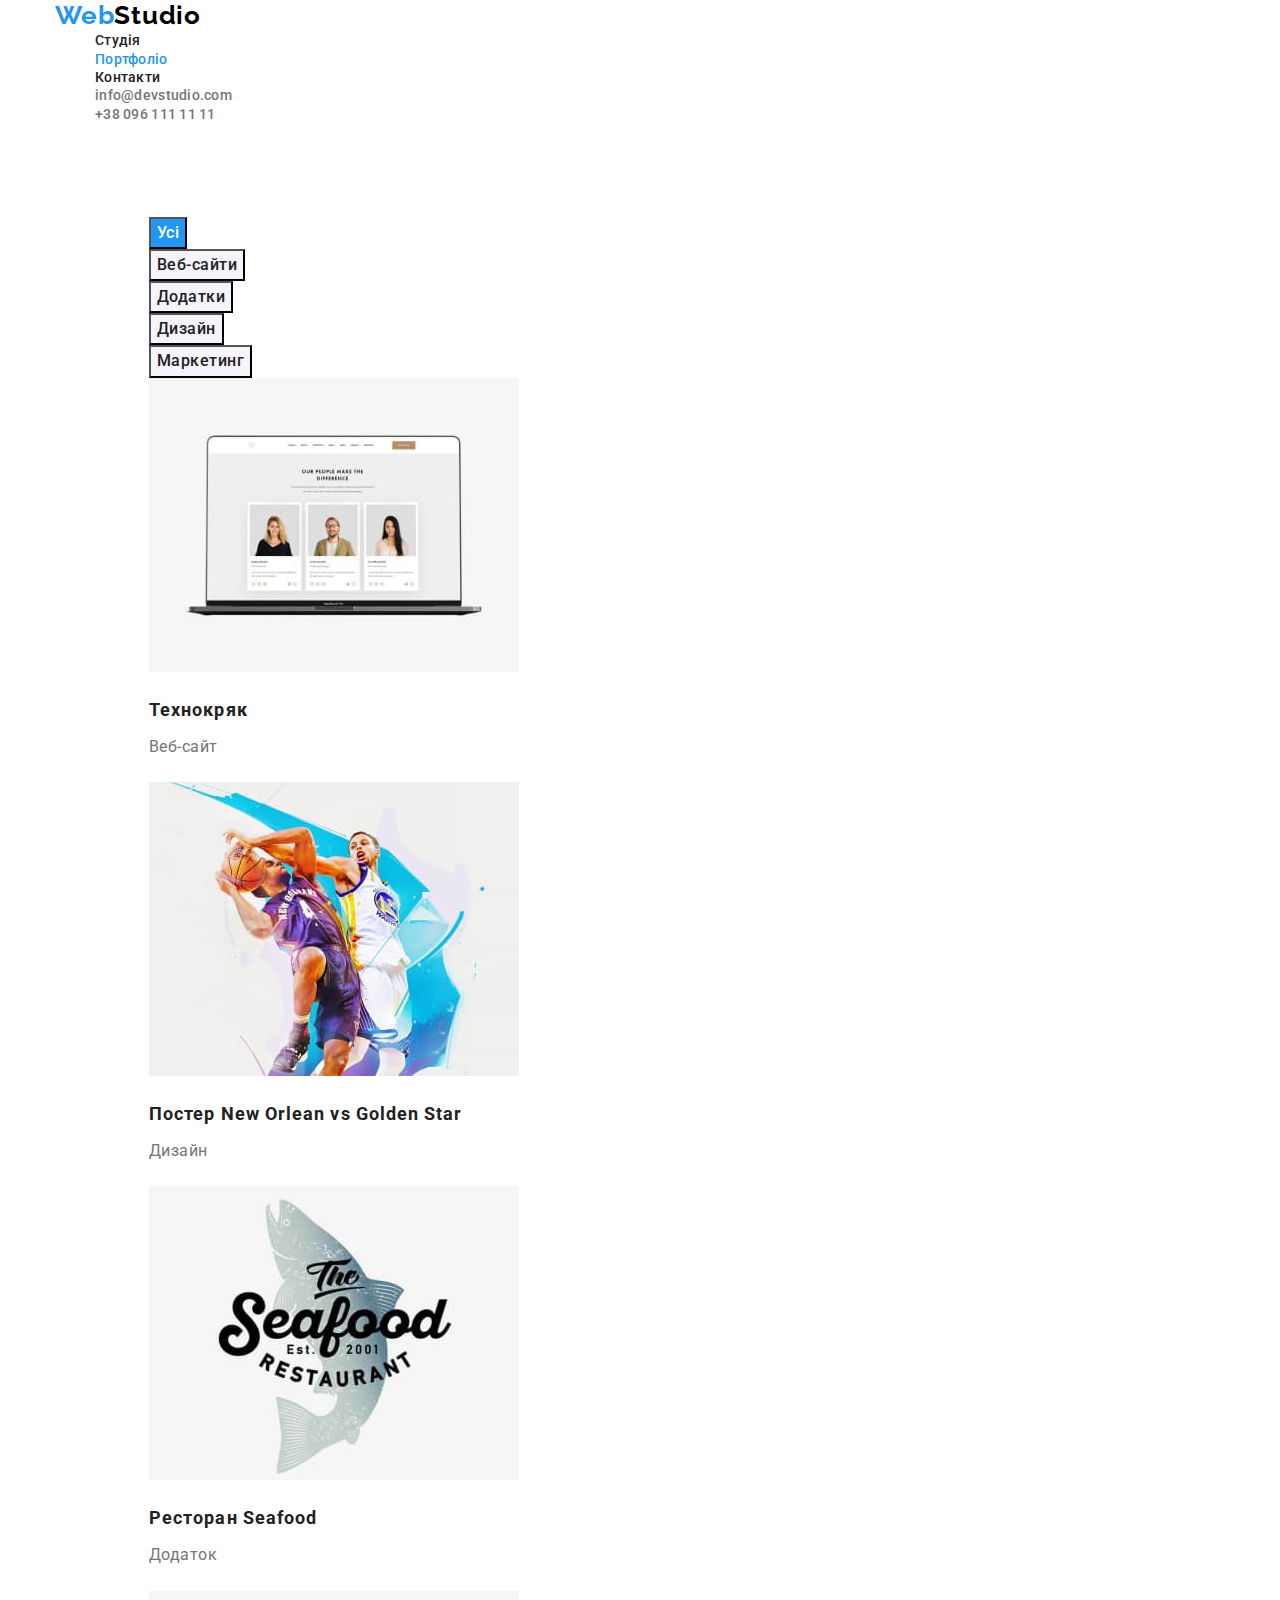
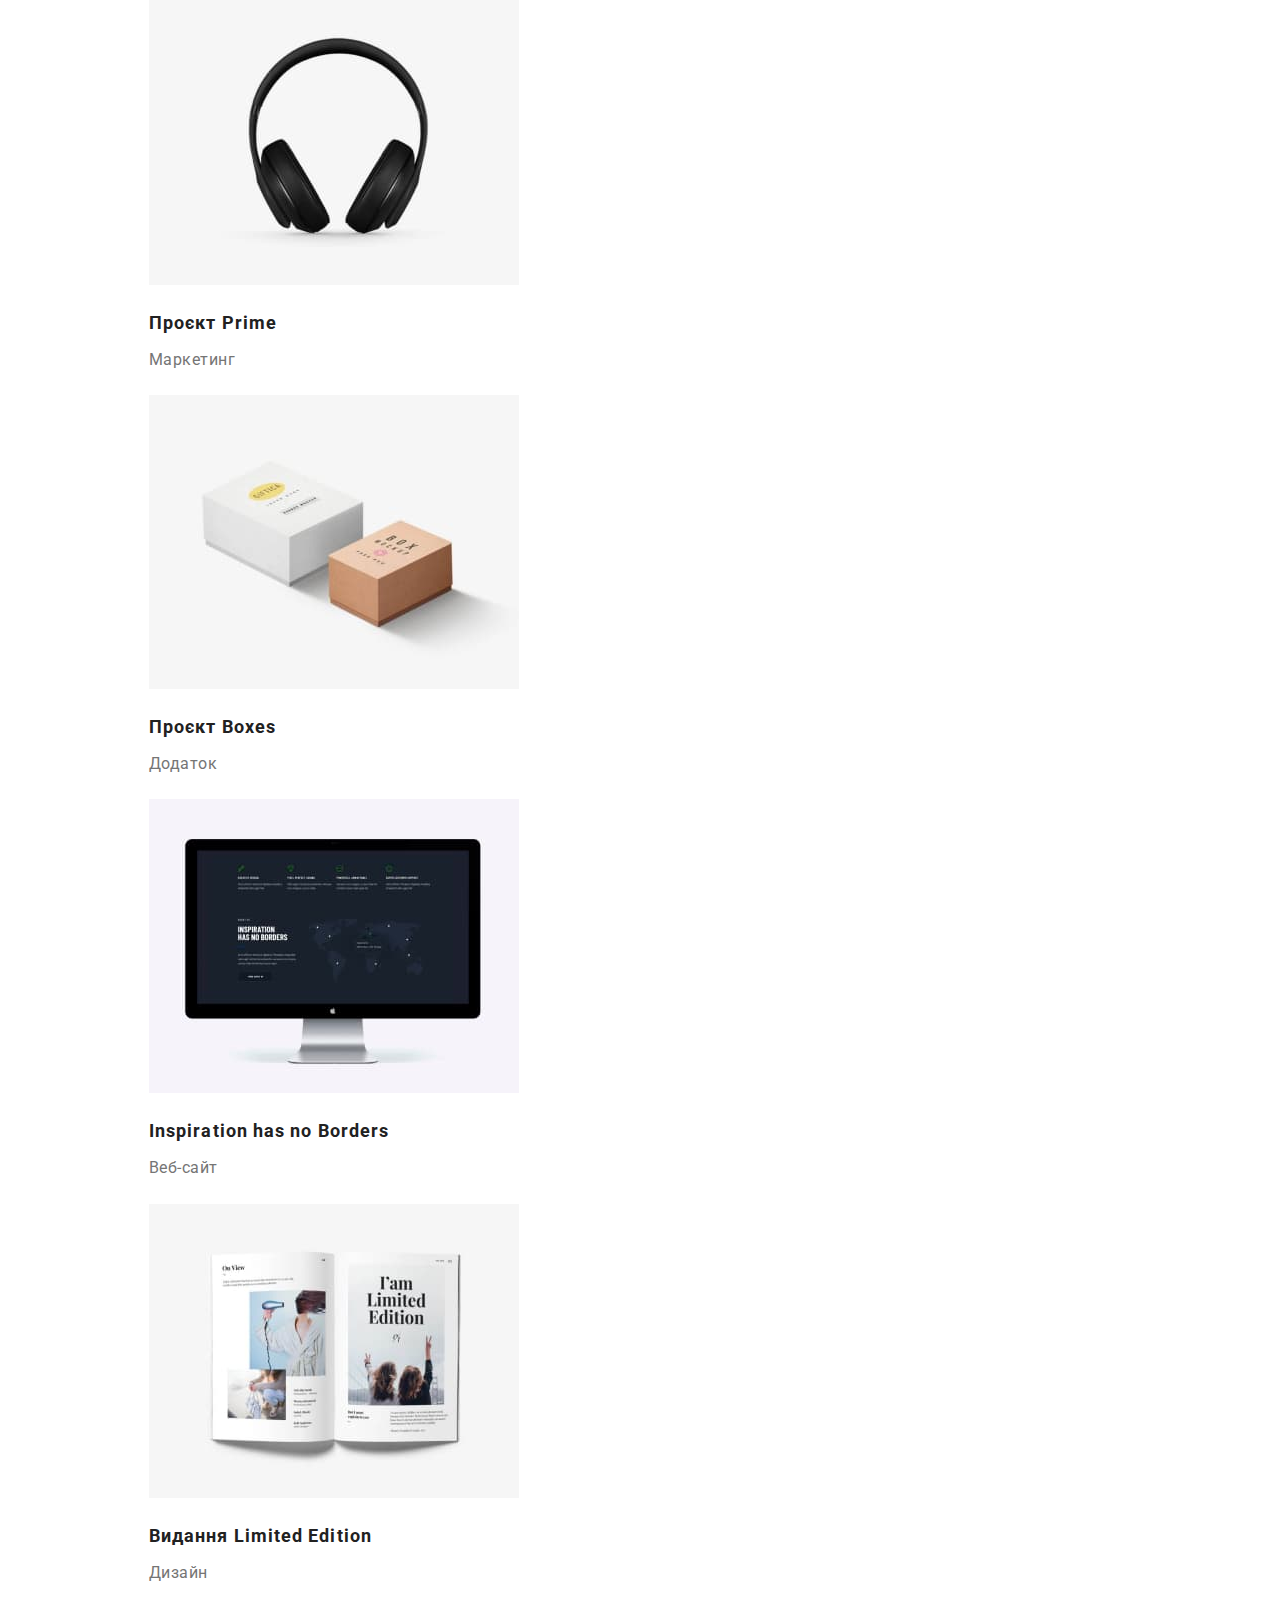
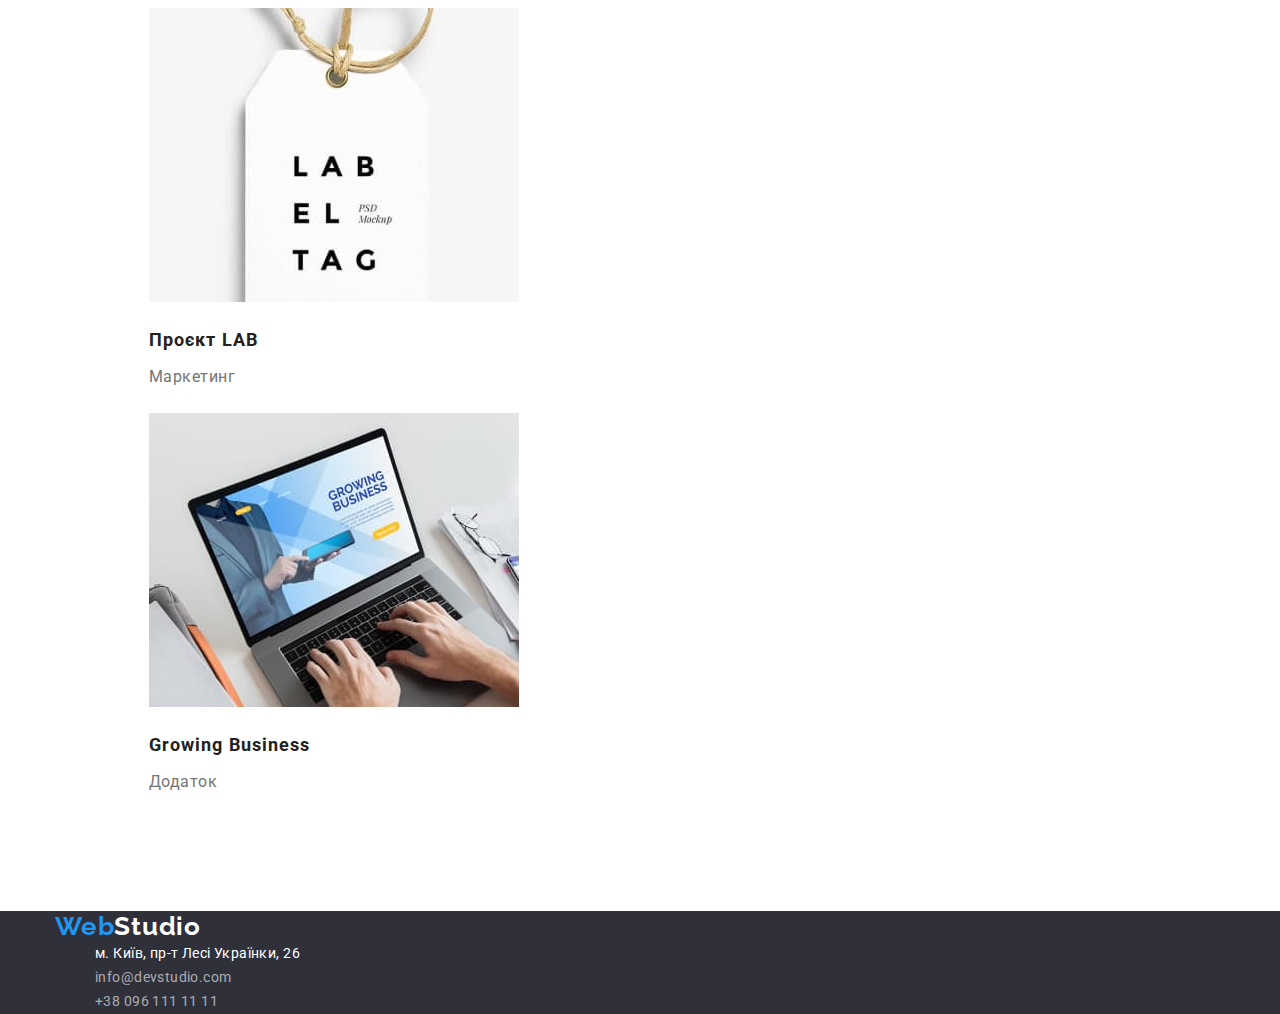
==== commit 3e474896: "додає блокову модель" ====
--- a/portfolio.html
+++ b/portfolio.html
@@ -75,58 +75,76 @@
                 src="./images/portfolio-1.jpg"
                 alt="Ноутбук з відкритим сайтом"
               />
-              <h2 class="works-title">Технокряк</h2>
-              <p class="works-text">Веб-сайт</p>
+              <div class="work-info">
+                <h2 class="works-title">Технокряк</h2>
+                <p class="works-text">Веб-сайт</p>
+              </div>
             </li>
             <li>
               <img src="./images/portfolio-2.jpg" alt="Гра в баскетбол" />
-              <h2 class="works-title">Постер New Orlean vs Golden Star</h2>
-              <p class="works-text">Дизайн</p>
+              <div class="work-info">
+                <h2 class="works-title">Постер New Orlean vs Golden Star</h2>
+                <p class="works-text">Дизайн</p>
+              </div>
             </li>
 
             <li>
               <img src="./images/portfolio-3.jpg" alt="Емблема ресторану" />
-              <h2 class="works-title">Ресторан Seafood</h2>
-              <p class="works-text">Додаток</p>
+              <div class="work-info">
+                <h2 class="works-title">Ресторан Seafood</h2>
+                <p class="works-text">Додаток</p>
+              </div>
             </li>
             <li>
               <img src="./images/portfolio-4.jpg" alt="Навушники" />
-              <h2 class="works-title">Проєкт Prime</h2>
-              <p class="works-text">Маркетинг</p>
+              <div class="work-info">
+                <h2 class="works-title">Проєкт Prime</h2>
+                <p class="works-text">Маркетинг</p>
+              </div>
             </li>
             <li>
               <img src="./images/portfolio-5.jpg" alt="Дві коробки" />
-              <h2 class="works-title">Проєкт Boxes</h2>
-              <p class="works-text">Додаток</p>
+              <div class="work-info">
+                <h2 class="works-title">Проєкт Boxes</h2>
+                <p class="works-text">Додаток</p>
+              </div>
             </li>
             <li>
               <img
                 src="./images/portfolio-6.jpg"
                 alt="Монітор з відкритим сайтом"
               />
-              <h2 class="works-title">Inspiration has no Borders</h2>
-              <p class="works-text">Веб-сайт</p>
+              <div class="work-info">
+                <h2 class="works-title">Inspiration has no Borders</h2>
+                <p class="works-text">Веб-сайт</p>
+              </div>
             </li>
             <li>
               <img src="./images/portfolio-7.jpg" alt="Відкрита книга" />
-              <h2 class="works-title">Видання Limited Edition</h2>
-              <p class="works-text">Дизайн</p>
+              <div class="work-info">
+                <h2 class="works-title">Видання Limited Edition</h2>
+                <p class="works-text">Дизайн</p>
+              </div>
             </li>
             <li>
               <img
                 src="./images/portfolio-8.jpg"
                 alt="Бірка з логотипом проєкту"
               />
-              <h2 class="works-title">Проєкт LAB</h2>
-              <p class="works-text">Маркетинг</p>
+              <div class="work-info">
+                <h2 class="works-title">Проєкт LAB</h2>
+                <p class="works-text">Маркетинг</p>
+              </div>
             </li>
             <li>
               <img
                 src="./images/portfolio-9.jpg"
                 alt="Людина працює на ноутбуці"
               />
-              <h2 class="works-title">Growing Business</h2>
-              <p class="works-text">Додаток</p>
+              <div class="work-info">
+                <h2 class="works-title">Growing Business</h2>
+                <p class="works-text">Додаток</p>
+              </div>
             </li>
           </ul>
         </div>
--- a/css/styles.css
+++ b/css/styles.css
@@ -38,8 +38,7 @@
 }
 
 .container {
-    outline: 2px solid red;
-    width: 100%;
+       width: 100%;
     max-width: 1200px;
     margin: 0 auto;
     padding-right: 15px;
@@ -49,7 +48,7 @@
 
 .section{
     padding: 94px;
-    background-color: gold;
+    
 }
 
 h1,
@@ -60,8 +59,8 @@
 h6,
 p,
 ul {
-    margin: 0;
-    padding: 0;
+    margin-top: 0;
+    margin-bottom: 0;
 }
 
 .list {
@@ -157,6 +156,7 @@
 .hero {
     color: var(--white-color);
     background-color: var(--hero-background-color);
+    text-align: center;
 }
 
 
@@ -193,6 +193,7 @@
 /* Наші особливості */
 
 .section-title {
+    margin-bottom: 50px;
     color: var(--secondary-text-color);
     font-weight: 700;
     font-size: 36px;
@@ -214,6 +215,7 @@
 }
 
 .element-title {
+    margin-bottom: 10px;
     color: var(--secondary-text-color);
     font-size: 14px;
     line-height: 1.14;
@@ -231,6 +233,12 @@
 
 /* Наша команда */
 
+img {
+    display: block;
+    max-width: 100%;
+    height: auto;
+}
+
 .team {
     background-color: var(--secondary-background-color);
 }
@@ -240,6 +248,7 @@
 }
 
 .tim-title {
+    margin-bottom: 10px;
     color: var(--secondary-text-color);
     font-weight: 500;
     font-size: 16px;
@@ -253,6 +262,9 @@
     letter-spacing: 0.03em;
 }
 
+.info-tim{
+    padding: 30px 0;
+}
 
 
 /* Нащі роботи */
@@ -280,6 +292,7 @@
 }
 
 .works-title {
+    margin-bottom: 4px;
     color: var(--secondary-text-color);
     font-size: 18px;
     line-height: 2;
@@ -291,4 +304,8 @@
     font-size: 16px;
     line-height: 1.9;
     letter-spacing: 0.03em;
+}
+
+.work-info{
+    padding: 20px 0;
 }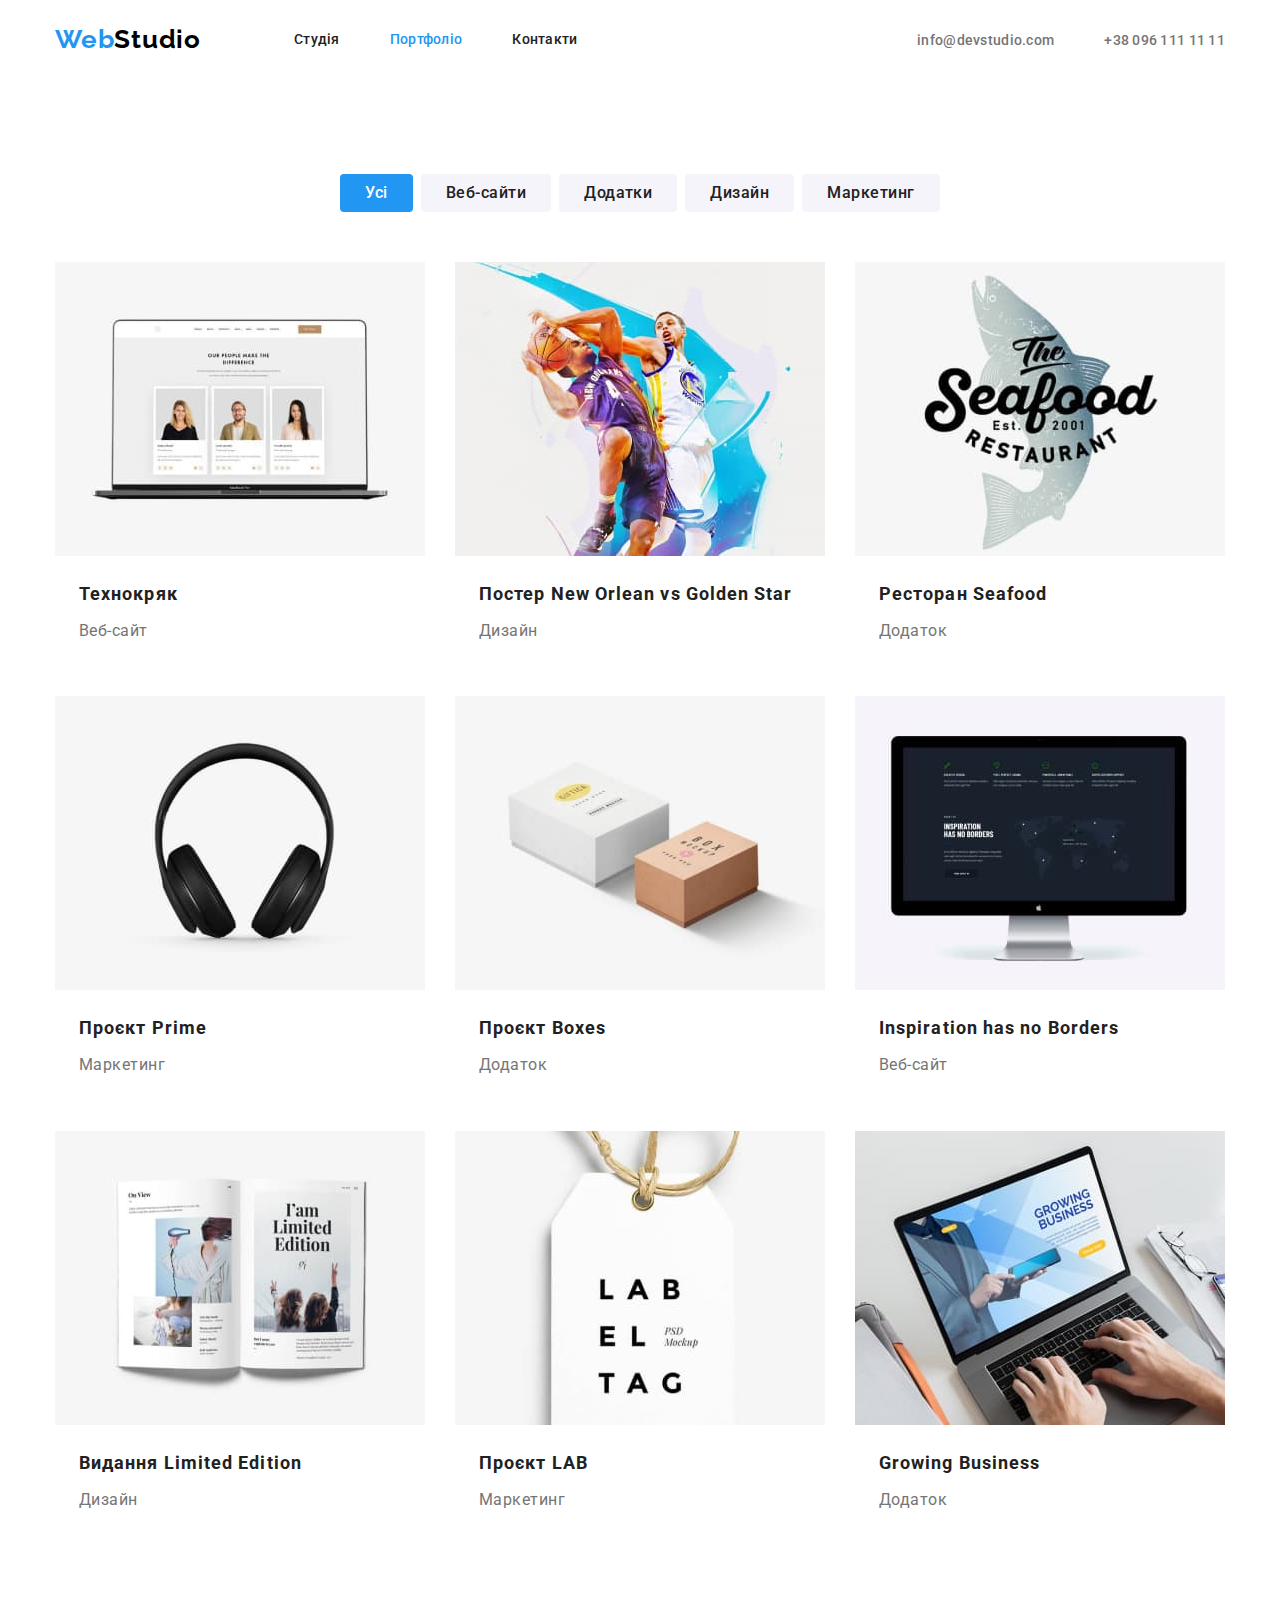
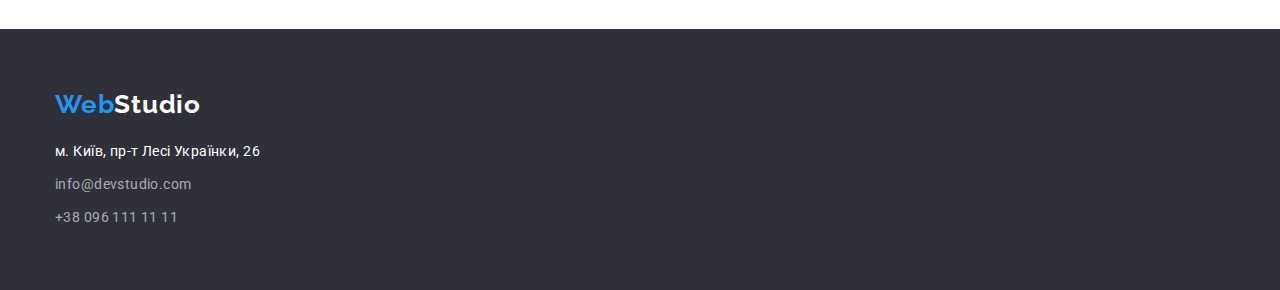
==== commit cb46cb8f: "флекс наі роботи" ====
--- a/portfolio.html
+++ b/portfolio.html
@@ -19,33 +19,34 @@
   <body>
     <header>
       <div class="container">
-        <nav>
-          <a href="./index.html" class="logo">
-            Web<span class="logo-title-black">Studio</span>
-          </a>
-          <ul class="site-nav list">
-            <li>
-              <a href="./index.html" class="linc">Студія</a>
+        <div class="heder-container">
+          <nav class="heder-nav">
+            <a href="./index.html" class="logo">
+              Web<span class="logo-title-black">Studio</span>
+            </a>
+            <ul class="site-nav list">
+              <li class="item">
+                <a href="./index.html" class="linc">Студія</a>
+              </li>
+              <li class="item">
+                <a href="./portfolio.html" class="linc current">Портфоліо</a>
+              </li>
+              <li class="item">
+                <a href="#" class="linc">Контакти</a>
+              </li>
+            </ul>
+          </nav>
+          <ul class="contact-nav list">
+            <li class="item">
+              <a href="mailto:info@devstudio.com " class="contact"
+                >info@devstudio.com</a
+              >
             </li>
-            <li>
-              <a href="./portfolio.html" class="linc current">Портфоліо</a>
-            </li>
-            <li>
-              <a href="#" class="linc">Контакти</a>
+            <li class="item">
+              <a href="tel:+380961111111" class="contact">+38 096 111 11 11</a>
             </li>
           </ul>
-        </nav>
-
-        <ul class="contact-nav list">
-          <li>
-            <a href="mailto:info@devstudio.com " class="contact"
-              >info@devstudio.com</a
-            >
-          </li>
-          <li>
-            <a href="tel:+380961111111" class="contact">+38 096 111 11 11</a>
-          </li>
-        </ul>
+        </div>
       </div>
     </header>
     <main>
@@ -54,23 +55,25 @@
         <div class="container">
           <h1 class="visually-hidden">Наші роботи</h1>
           <ul class="filter list">
-            <li>
+            <li class="item">
               <button class="filter-button current" type="button">Усі</button>
             </li>
-            <li>
+            <li class="item">
               <button class="filter-button" type="button">Веб-сайти</button>
             </li>
-            <li>
+            <li class="item">
               <button class="filter-button" type="button">Додатки</button>
             </li>
-            <li><button class="filter-button" type="button">Дизайн</button></li>
-            <li>
+            <li class="item">
+              <button class="filter-button" type="button">Дизайн</button>
+            </li>
+            <li class="item">
               <button class="filter-button" type="button">Маркетинг</button>
             </li>
           </ul>
 
           <ul class="works-nav list">
-            <li>
+            <li class="item">
               <img
                 src="./images/portfolio-1.jpg"
                 alt="Ноутбук з відкритим сайтом"
@@ -80,7 +83,7 @@
                 <p class="works-text">Веб-сайт</p>
               </div>
             </li>
-            <li>
+            <li class="item">
               <img src="./images/portfolio-2.jpg" alt="Гра в баскетбол" />
               <div class="work-info">
                 <h2 class="works-title">Постер New Orlean vs Golden Star</h2>
@@ -88,28 +91,28 @@
               </div>
             </li>
 
-            <li>
+            <li class="item">
               <img src="./images/portfolio-3.jpg" alt="Емблема ресторану" />
               <div class="work-info">
                 <h2 class="works-title">Ресторан Seafood</h2>
                 <p class="works-text">Додаток</p>
               </div>
             </li>
-            <li>
+            <li class="item">
               <img src="./images/portfolio-4.jpg" alt="Навушники" />
               <div class="work-info">
                 <h2 class="works-title">Проєкт Prime</h2>
                 <p class="works-text">Маркетинг</p>
               </div>
             </li>
-            <li>
+            <li class="item">
               <img src="./images/portfolio-5.jpg" alt="Дві коробки" />
               <div class="work-info">
                 <h2 class="works-title">Проєкт Boxes</h2>
                 <p class="works-text">Додаток</p>
               </div>
             </li>
-            <li>
+            <li class="item">
               <img
                 src="./images/portfolio-6.jpg"
                 alt="Монітор з відкритим сайтом"
@@ -119,14 +122,14 @@
                 <p class="works-text">Веб-сайт</p>
               </div>
             </li>
-            <li>
+            <li class="item">
               <img src="./images/portfolio-7.jpg" alt="Відкрита книга" />
               <div class="work-info">
                 <h2 class="works-title">Видання Limited Edition</h2>
                 <p class="works-text">Дизайн</p>
               </div>
             </li>
-            <li>
+            <li class="item">
               <img
                 src="./images/portfolio-8.jpg"
                 alt="Бірка з логотипом проєкту"
@@ -136,7 +139,7 @@
                 <p class="works-text">Маркетинг</p>
               </div>
             </li>
-            <li>
+            <li class="item">
               <img
                 src="./images/portfolio-9.jpg"
                 alt="Людина працює на ноутбуці"
@@ -152,12 +155,15 @@
     </main>
     <footer class="footer">
       <div class="container">
-        <a href="./index.html" class="logo"
-          >Web<span class="title-logo-light">Studio</span>
-        </a>
+        <div class="logo-footer">
+          <a href="./index.html" class="logo"
+            >Web<span class="title-logo-light">Studio</span>
+          </a>
+        </div>
+
         <address class="adress-nav">
-          <ul class="list">
-            <li>
+          <ul class="list footer-adress">
+            <li class="item">
               <a
                 href="https://goo.gl/maps/hLnJLnm5KdbcXGnV6"
                 target="_blank"
@@ -166,12 +172,12 @@
                 >м. Київ, пр-т Лесі Українки, 26</a
               >
             </li>
-            <li>
+            <li class="item">
               <a href="mailto:info@devstudio.com " class="adress"
                 >info@devstudio.com</a
               >
             </li>
-            <li>
+            <li class="item">
               <a href="tel:+380961111111" class="adress">+38 096 111 11 11</a>
             </li>
           </ul>
--- a/css/styles.css
+++ b/css/styles.css
@@ -7,49 +7,49 @@
 /* Колір фону героя #2F303A  */
 /* Другорядний колір фону #F5F4FA  */
 
-
 html {
-    box-sizing: border-box;
+  box-sizing: border-box;
 }
 
 *,
 *::before,
 *::after {
-    box-sizing: inherit;
+  box-sizing: inherit;
 }
 
 :root {
-    --primary-text-color: #757575;
-    --secondary-text-color: #212121;
-    --accent: #2196F3;
-    --hero-background-color: #2F303A;
-    --secondary-background-color: #F5F4FA;
-    --white-color: #FFFFFF;
-    --black-color: #000000;
-    --bhero-button-active: #188CE8;
-}
-
-
+  --primary-text-color: #757575;
+  --secondary-text-color: #212121;
+  --accent: #2196f3;
+  --hero-background-color: #2f303a;
+  --secondary-background-color: #f5f4fa;
+  --white-color: #ffffff;
+  --black-color: #000000;
+  --bhero-button-active: #188ce8;
+}
 
 body {
-    color: var(--primary-text-color);
-    background-color: var(--white-color);
-    font-family: Roboto, sans-serif;
+  color: var(--primary-text-color);
+  background-color: var(--white-color);
+  font-family: Roboto, sans-serif;
 }
 
 .container {
-       width: 100%;
-    max-width: 1200px;
-    margin: 0 auto;
-    padding-right: 15px;
-    padding-left: 15px;
-
-}
-
-.section{
-    padding: 94px;
-    
-}
+  /* outline: 2px solid red; */
+  width: 100%;
+  max-width: 1200px;
+  margin-left: auto;
+  margin-right: auto;
+  padding-right: 15px;
+  padding-left: 15px;
+}
+
+.section {
+  padding: 94px 0;
+  /* background-color: gold; */
+}
+
+/* Утиліти */
 
 h1,
 h2,
@@ -59,253 +59,360 @@
 h6,
 p,
 ul {
-    margin-top: 0;
-    margin-bottom: 0;
+  margin-top: 0;
+  margin-bottom: 0;
+  padding: 0;
 }
 
 .list {
-    list-style: none;
+  list-style: none;
+}
+
+img {
+  display: block;
+  max-width: 100%;
+  height: auto;
 }
 
 /* Хедер */
-.logo {
-    color: var(--accent);
-    font-family: Raleway, sans-serif;
-    font-weight: 700;
-    font-size: 26px;
-    line-height: 1.2;
-    letter-spacing: 0.03em;
-    text-decoration: none;
+
+.heder-container {
+  display: flex;
+  align-items: center;
+  justify-content: space-between;
+}
+
+.heder-nav {
+  display: flex;
+  align-items: center;
+}
+
+.logo,
+.logo-footer {
+  color: var(--accent);
+  font-family: Raleway, sans-serif;
+  font-weight: 700;
+  font-size: 26px;
+  line-height: 1.2;
+  letter-spacing: 0.03em;
+  text-decoration: none;
 }
 
 .logo-title-black {
-    color: var(--black-color);
-}
-
+  color: var(--black-color);
+}
+
+.site-nav {
+  display: flex;
+  margin-left: 93px;
+}
+
+.site-nav .item:not(:last-child) {
+  margin-right: 50px;
+}
 
 .site-nav .linc {
-    color: var(--secondary-text-color);
-    font-weight: 500;
-    font-size: 14px;
-    line-height: 1.14;
-    letter-spacing: 0.02em;
-    text-decoration: none;
+  display: block;
+  padding-bottom: 32px;
+  padding-top: 32px;
+
+  color: var(--secondary-text-color);
+  font-weight: 500;
+  font-size: 14px;
+  line-height: 1.14;
+  letter-spacing: 0.02em;
+  text-decoration: none;
 }
 
 .site-nav .linc:hover,
 .site-nav .linc:focus {
-    color: var(--accent);
-}
-
+  color: var(--accent);
+}
 
 .site-nav .linc.current {
-    color: var(--accent);
+  color: var(--accent);
+}
+
+.contact-nav {
+  display: flex;
+}
+
+.contact-nav .item:not(:last-child) {
+  margin-right: 50px;
 }
 
 .contact-nav .contact {
-    color: var(--primary-text-color);
-    font-weight: 500;
-    font-size: 14px;
-    line-height: 1.14;
-    letter-spacing: 0.02em;
-    text-decoration: none;
-
+  padding-bottom: 32px;
+  padding-top: 32px;
+  color: var(--primary-text-color);
+  font-weight: 500;
+  font-size: 14px;
+  line-height: 1.14;
+  letter-spacing: 0.02em;
+  text-decoration: none;
 }
 
 .contact-nav .contact:hover,
 .contact-nav .contact:focus {
-    color: var(--accent);
-}
-
+  color: var(--accent);
+}
 
 /* Футер */
 
 .footer {
-    background-color: var(--hero-background-color);
+  background-color: var(--hero-background-color);
 }
 
 .title-logo-light {
-    color: var(--white-color);
+  color: var(--white-color);
 }
 
 .adress-nav {
-    font-style: normal;
-    font-weight: 400;
-    font-size: 14px;
-    line-height: 1.71;
-    letter-spacing: 0.03em;
+  font-style: normal;
+  font-weight: 400;
+  font-size: 14px;
+  line-height: 1.71;
+  letter-spacing: 0.03em;
 }
 
 .adress-nav .adress {
-    color: rgba(255, 255, 255, 0.6);
-    text-decoration: none;
+  color: rgba(255, 255, 255, 0.6);
+  text-decoration: none;
+  padding-bottom: 7px;
+  padding-top: 7px;
 }
 
 .adress-nav .adress:hover,
 .adress-nav .adress:focus {
-    color: var(--accent);
+  color: var(--accent);
 }
 
 .adress-nav .map {
-    color: var(--white-color);
-    text-decoration: none;
+  color: var(--white-color);
+  text-decoration: none;
+}
+
+.logo-footer {
+  margin-bottom: 20px;
+  padding-top: 60px;
+}
+.footer-adress .item:not(:last-child) {
+  margin-bottom: 9px;
+}
+.adress-nav {
+  /* margin-top: 20px; */
+  padding-bottom: 60px;
 }
 
 /* Герой */
 
 .hero {
-    color: var(--white-color);
-    background-color: var(--hero-background-color);
-    text-align: center;
-}
-
-
+  color: var(--white-color);
+  background-color: var(--hero-background-color);
+  text-align: center;
+}
 
 .hero-button {
-    border: 0;
-    border-radius: 4px;
-    padding: 10px 32px;
-    color: var(--white-color);
-    background-color: var(--accent);
-    cursor: pointer;
-    font-family: inherit;
-    font-weight: 700;
-    font-size: 16px;
-    line-height: 1.88;
-    letter-spacing: 0.06em;
+  border: 0;
+  border-radius: 4px;
+  padding: 10px 32px;
+  color: var(--white-color);
+  background-color: var(--accent);
+  cursor: pointer;
+  font-family: inherit;
+  font-weight: 700;
+  font-size: 16px;
+  line-height: 1.88;
+  letter-spacing: 0.06em;
 }
 
 .hero-title {
-    margin-top: 0;
-    margin-bottom: 0;
-    font-weight: 900;
-    font-size: 44px;
-    line-height: 1.36;
-    letter-spacing: 0.06em;
-    text-transform: uppercase
+  margin-top: 200px;
+  margin-bottom: 30px;
+  font-weight: 900;
+  font-size: 44px;
+  line-height: 1.36;
+  letter-spacing: 0.06em;
+  text-transform: uppercase;
 }
 
 .hero-button:hover,
 .hero-button:focus {
-    background-color: var(--bhero-button-active);
+  background-color: var(--bhero-button-active);
 }
 
 /* Наші особливості */
 
 .section-title {
-    margin-bottom: 50px;
-    color: var(--secondary-text-color);
-    font-weight: 700;
-    font-size: 36px;
-    line-height: 1.17;
-    letter-spacing: 0.03em;
+  margin-bottom: 50px;
+  color: var(--secondary-text-color);
+  font-weight: 700;
+  font-size: 36px;
+  line-height: 1.17;
+  letter-spacing: 0.03em;
 }
 
 .visually-hidden {
-    position: absolute;
-    white-space: nowrap;
-    width: 1px;
-    height: 1px;
-    overflow: hidden;
-    border: 0;
-    padding: 0;
-    clip: rect(0 0 0 0);
-    clip-path: inset(50%);
-    margin: -1px;
+  position: absolute;
+  white-space: nowrap;
+  width: 1px;
+  height: 1px;
+  overflow: hidden;
+  border: 0;
+  padding: 0;
+  clip: rect(0 0 0 0);
+  clip-path: inset(50%);
+  margin: -1px;
 }
 
 .element-title {
-    margin-bottom: 10px;
-    color: var(--secondary-text-color);
-    font-size: 14px;
-    line-height: 1.14;
-    letter-spacing: 0.03em;
-    text-transform: uppercase;
+  margin-bottom: 10px;
+  color: var(--secondary-text-color);
+  font-size: 14px;
+  line-height: 1.14;
+  letter-spacing: 0.03em;
+  text-transform: uppercase;
 }
 
 .section .text {
-    font-size: 16px;
-    line-height: 1.19;
-    letter-spacing: 0.03em;
+  font-size: 16px;
+  line-height: 1.19;
+  letter-spacing: 0.03em;
+}
+
+.features {
+  display: flex;
+}
+.features .item:not(:last-child) {
+  margin-right: 30px;
 }
 
 /* Чим ми займаємося */
+.section-title {
+  text-align: center;
+}
+.trade {
+  display: flex;
+}
+
+.trade .item:not(:last-child) {
+  margin-right: 30px;
+}
 
 /* Наша команда */
 
-img {
-    display: block;
-    max-width: 100%;
-    height: auto;
-}
-
 .team {
-    background-color: var(--secondary-background-color);
+  background-color: var(--secondary-background-color);
 }
 
 .fon-tim {
-    background: var(--white-color);
-}
-
-.tim-title {
-    margin-bottom: 10px;
-    color: var(--secondary-text-color);
-    font-weight: 500;
-    font-size: 16px;
-    line-height: 1.19;
-    letter-spacing: 0.03em;
+  background: var(--white-color);
+}
+
+.title-tim {
+  margin-bottom: 10px;
+  color: var(--secondary-text-color);
+  font-weight: 500;
+  font-size: 16px;
+  line-height: 1.19;
+  letter-spacing: 0.03em;
 }
 
 .text-tim {
-    font-size: 16px;
-    line-height: 1.19;
-    letter-spacing: 0.03em;
-}
-
-.info-tim{
-    padding: 30px 0;
-}
-
+  font-size: 16px;
+  line-height: 1.19;
+  letter-spacing: 0.03em;
+}
+
+.info-tim {
+  padding-top: 30px;
+  padding-bottom: 30px;
+  padding-right: 0;
+  padding-left: 0;
+}
+.info-tim .text-tim {
+  text-align: center;
+}
+
+.info-tim .title-tim {
+  text-align: center;
+}
+.members {
+  display: flex;
+}
+.members .fon-tim:not(:last-child) {
+  margin-right: 30px;
+}
 
 /* Нащі роботи */
 
+.filter {
+  display: flex;
+  justify-content: center;
+  margin-bottom: 50px;
+}
+
+.filter .item:not(:last-child) {
+  margin-right: 8px;
+}
+
 .filter-button {
-    cursor: pointer;
-    color: var(--secondary-text-color);
-    background-color: var(--secondary-background-color);
-    font-family: inherit;
-    font-weight: 500;
-    font-size: 16px;
-    line-height: 1.63;
-    letter-spacing: 0.03em;
+  border: 0;
+  border-radius: 4px;
+  padding: 6px 25px;
+  cursor: pointer;
+  color: var(--secondary-text-color);
+  background-color: var(--secondary-background-color);
+  font-family: inherit;
+  font-weight: 500;
+  font-size: 16px;
+  line-height: 1.63;
+  letter-spacing: 0.03em;
 }
 
 .filter-button:hover,
 .filter-button:focus {
-    color: var(--white-color);
-    background-color: var(--accent);
+  color: var(--white-color);
+  background-color: var(--accent);
 }
 
 .filter-button.current {
-    color: var(--white-color);
-    background-color: var(--accent);
+  color: var(--white-color);
+  background-color: var(--accent);
+}
+
+.works-nav {
+  display: flex;
+  flex-wrap: wrap;
+}
+
+.works-nav .item {
+  width: 370px;
+  margin-right: 30px;
+  margin-bottom: 30px;
+}
+.works-nav .item:nth-child(3n) {
+  margin-right: 0;
+}
+
+.works-nav .item:nth-last-child(-n + 3) {
+  margin-bottom: 0;
 }
 
 .works-title {
-    margin-bottom: 4px;
-    color: var(--secondary-text-color);
-    font-size: 18px;
-    line-height: 2;
-    letter-spacing: 0.06em;
-}
-
+  margin-bottom: 4px;
+  color: var(--secondary-text-color);
+  font-size: 18px;
+  line-height: 2;
+  letter-spacing: 0.06em;
+}
 
 .works-text {
-    font-size: 16px;
-    line-height: 1.9;
-    letter-spacing: 0.03em;
-}
-
-.work-info{
-    padding: 20px 0;
-}+  font-size: 16px;
+  line-height: 1.9;
+  letter-spacing: 0.03em;
+}
+
+.work-info {
+  padding: 20px 24px;
+}
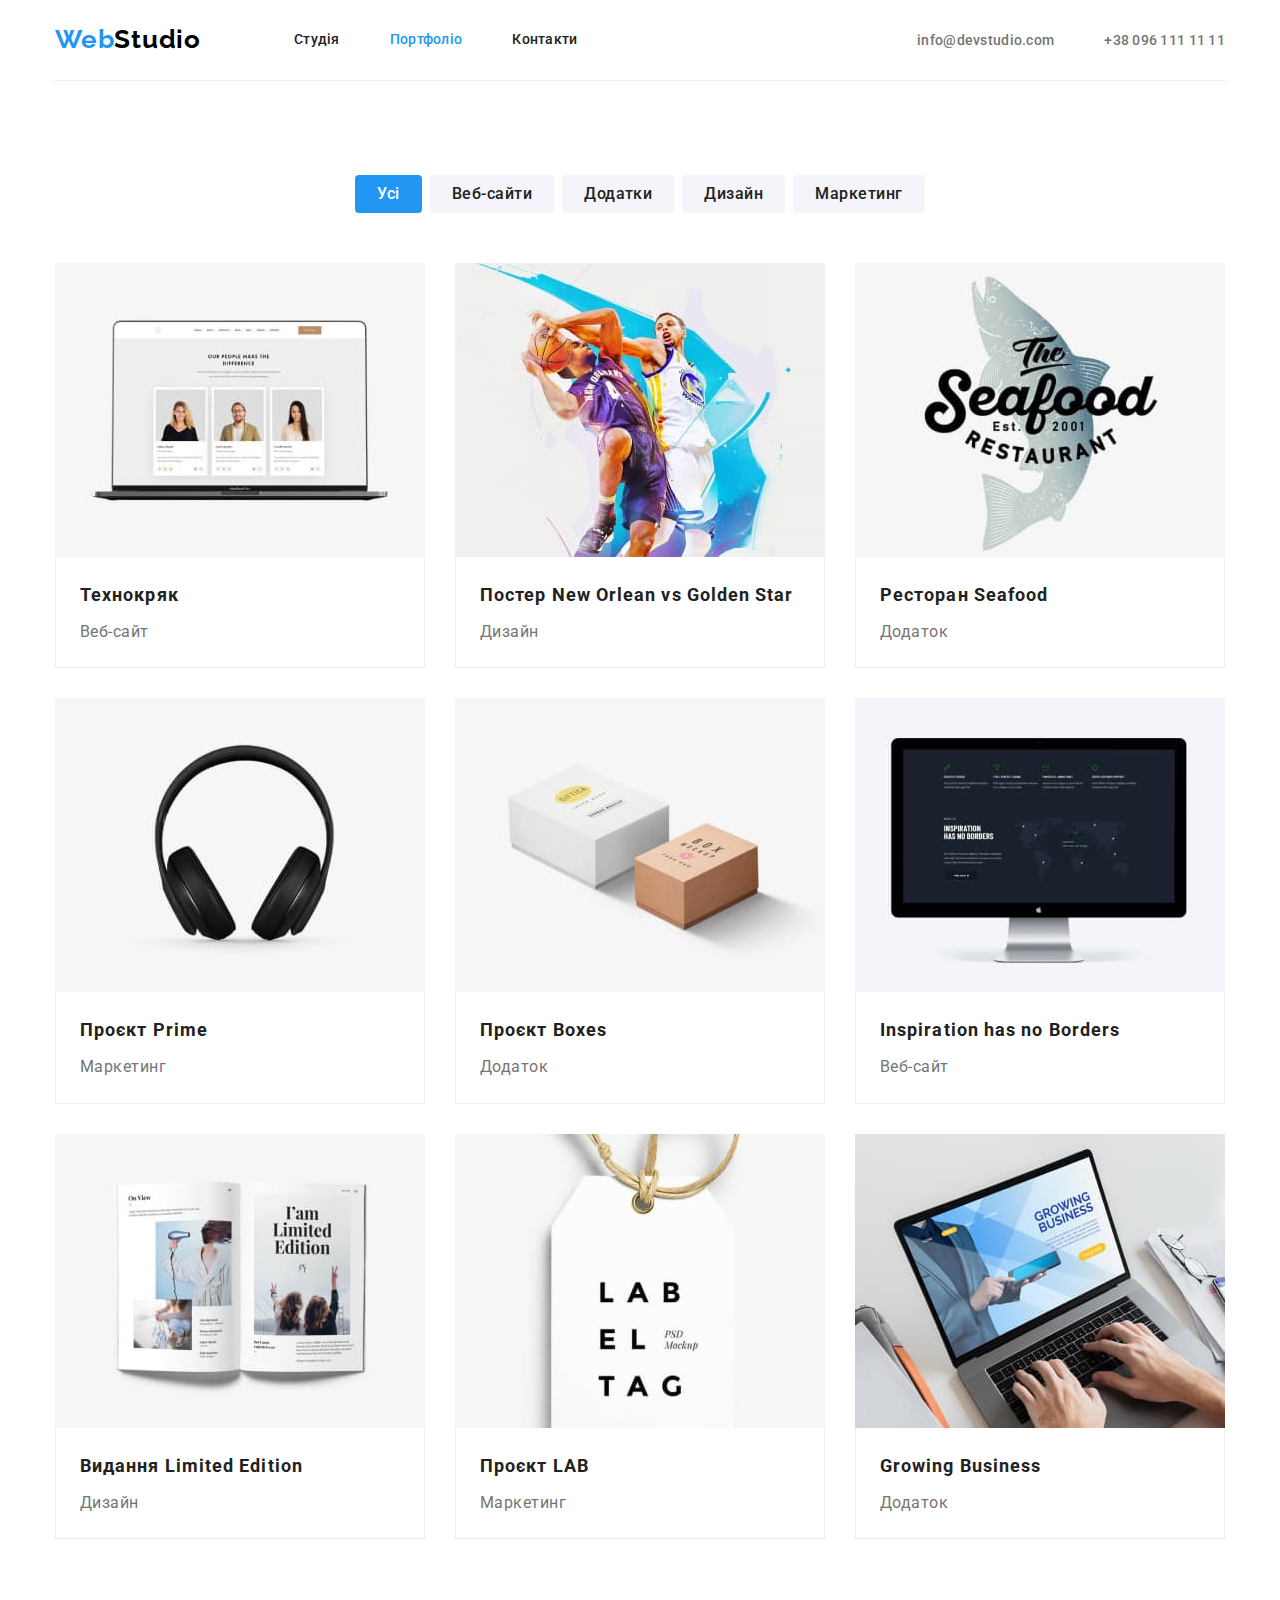
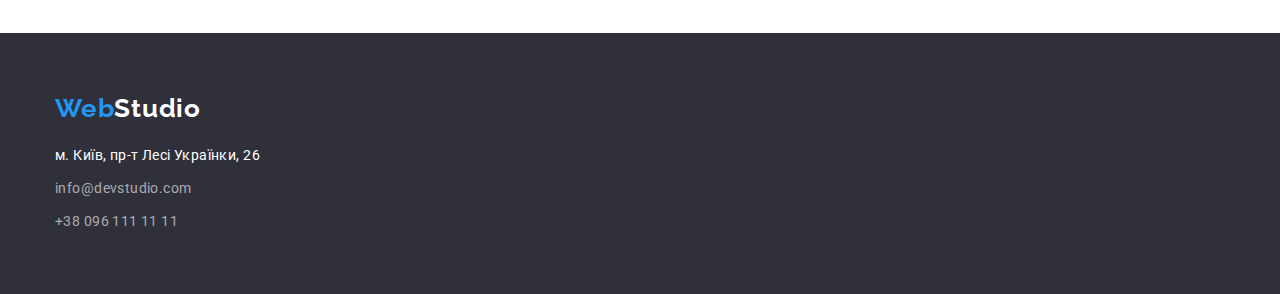
==== commit a7b2002b: "розмітка футтер" ====
--- a/portfolio.html
+++ b/portfolio.html
@@ -76,7 +76,9 @@
             <li class="item">
               <img
                 src="./images/portfolio-1.jpg"
-                alt="Ноутбук з відкритим сайтом"
+                alt="Ноутбук з відкритим
+              сайтом"
+                width="370"
               />
               <div class="work-info">
                 <h2 class="works-title">Технокряк</h2>
@@ -84,7 +86,12 @@
               </div>
             </li>
             <li class="item">
-              <img src="./images/portfolio-2.jpg" alt="Гра в баскетбол" />
+              <img
+                src="./images/portfolio-2.jpg"
+                alt="Гра в баскетбол"
+                width="370"
+              />
+
               <div class="work-info">
                 <h2 class="works-title">Постер New Orlean vs Golden Star</h2>
                 <p class="works-text">Дизайн</p>
@@ -92,21 +99,30 @@
             </li>
 
             <li class="item">
-              <img src="./images/portfolio-3.jpg" alt="Емблема ресторану" />
+              <img
+                src="./images/portfolio-3.jpg"
+                alt="Емблема ресторану"
+                width="370"
+              />
+
               <div class="work-info">
                 <h2 class="works-title">Ресторан Seafood</h2>
                 <p class="works-text">Додаток</p>
               </div>
             </li>
             <li class="item">
-              <img src="./images/portfolio-4.jpg" alt="Навушники" />
+              <img src="./images/portfolio-4.jpg" alt="Навушники" width="370" />
               <div class="work-info">
                 <h2 class="works-title">Проєкт Prime</h2>
                 <p class="works-text">Маркетинг</p>
               </div>
             </li>
             <li class="item">
-              <img src="./images/portfolio-5.jpg" alt="Дві коробки" />
+              <img
+                src="./images/portfolio-5.jpg"
+                alt="Дві коробки"
+                width="370"
+              />
               <div class="work-info">
                 <h2 class="works-title">Проєкт Boxes</h2>
                 <p class="works-text">Додаток</p>
@@ -115,7 +131,9 @@
             <li class="item">
               <img
                 src="./images/portfolio-6.jpg"
-                alt="Монітор з відкритим сайтом"
+                alt="Монітор з відкритим
+              сайтом"
+                width="370"
               />
               <div class="work-info">
                 <h2 class="works-title">Inspiration has no Borders</h2>
@@ -123,7 +141,11 @@
               </div>
             </li>
             <li class="item">
-              <img src="./images/portfolio-7.jpg" alt="Відкрита книга" />
+              <img
+                src="./images/portfolio-7.jpg"
+                alt="Відкрита книга"
+                width="370"
+              />
               <div class="work-info">
                 <h2 class="works-title">Видання Limited Edition</h2>
                 <p class="works-text">Дизайн</p>
@@ -132,7 +154,9 @@
             <li class="item">
               <img
                 src="./images/portfolio-8.jpg"
-                alt="Бірка з логотипом проєкту"
+                alt="Бірка з логотипом
+              проєкту"
+                width="370"
               />
               <div class="work-info">
                 <h2 class="works-title">Проєкт LAB</h2>
@@ -142,7 +166,9 @@
             <li class="item">
               <img
                 src="./images/portfolio-9.jpg"
-                alt="Людина працює на ноутбуці"
+                alt="Людина працює на
+              ноутбуці"
+                width="370"
               />
               <div class="work-info">
                 <h2 class="works-title">Growing Business</h2>
--- a/css/styles.css
+++ b/css/styles.css
@@ -80,6 +80,7 @@
   display: flex;
   align-items: center;
   justify-content: space-between;
+  border-bottom: 1px solid #ececec;
 }
 
 .heder-nav {
@@ -157,53 +158,6 @@
   color: var(--accent);
 }
 
-/* Футер */
-
-.footer {
-  background-color: var(--hero-background-color);
-}
-
-.title-logo-light {
-  color: var(--white-color);
-}
-
-.adress-nav {
-  font-style: normal;
-  font-weight: 400;
-  font-size: 14px;
-  line-height: 1.71;
-  letter-spacing: 0.03em;
-}
-
-.adress-nav .adress {
-  color: rgba(255, 255, 255, 0.6);
-  text-decoration: none;
-  padding-bottom: 7px;
-  padding-top: 7px;
-}
-
-.adress-nav .adress:hover,
-.adress-nav .adress:focus {
-  color: var(--accent);
-}
-
-.adress-nav .map {
-  color: var(--white-color);
-  text-decoration: none;
-}
-
-.logo-footer {
-  margin-bottom: 20px;
-  padding-top: 60px;
-}
-.footer-adress .item:not(:last-child) {
-  margin-bottom: 9px;
-}
-.adress-nav {
-  /* margin-top: 20px; */
-  padding-bottom: 60px;
-}
-
 /* Герой */
 
 .hero {
@@ -213,9 +167,12 @@
 }
 
 .hero-button {
+  margin-left: auto;
+  margin-right: auto;
   border: 0;
   border-radius: 4px;
   padding: 10px 32px;
+  margin-bottom: 200px;
   color: var(--white-color);
   background-color: var(--accent);
   cursor: pointer;
@@ -227,7 +184,11 @@
 }
 
 .hero-title {
-  margin-top: 200px;
+  /* text-align: center; */
+  margin-left: auto;
+  margin-right: auto;
+  width: 696px;
+  padding-top: 200px;
   margin-bottom: 30px;
   font-weight: 900;
   font-size: 44px;
@@ -269,14 +230,14 @@
   margin-bottom: 10px;
   color: var(--secondary-text-color);
   font-size: 14px;
-  line-height: 1.14;
+  line-height: 1.17;
   letter-spacing: 0.03em;
   text-transform: uppercase;
 }
 
 .section .text {
-  font-size: 16px;
-  line-height: 1.19;
+  font-size: 14px;
+  line-height: 1.7;
   letter-spacing: 0.03em;
 }
 
@@ -286,7 +247,9 @@
 .features .item:not(:last-child) {
   margin-right: 30px;
 }
-
+.features .item {
+  width: 270px;
+}
 /* Чим ми займаємося */
 .section-title {
   text-align: center;
@@ -298,6 +261,9 @@
 .trade .item:not(:last-child) {
   margin-right: 30px;
 }
+.trade .item {
+  width: 370px;
+}
 
 /* Наша команда */
 
@@ -306,6 +272,7 @@
 }
 
 .fon-tim {
+  width: 270px;
   background: var(--white-color);
 }
 
@@ -359,7 +326,7 @@
 .filter-button {
   border: 0;
   border-radius: 4px;
-  padding: 6px 25px;
+  padding: 6px 22px;
   cursor: pointer;
   color: var(--secondary-text-color);
   background-color: var(--secondary-background-color);
@@ -414,5 +381,60 @@
 }
 
 .work-info {
+  border-right: 1px solid #eeeeee;
+  border-left: 1px solid #eeeeee;
+  border-bottom: 1px solid #eeeeee;
   padding: 20px 24px;
 }
+
+/* Футер */
+
+.footer {
+  background-color: var(--hero-background-color);
+}
+
+.title-logo-light {
+  color: var(--white-color);
+}
+
+.adress-nav {
+  font-style: normal;
+  font-weight: 400;
+  font-size: 14px;
+  line-height: 1.71;
+  letter-spacing: 0.03em;
+}
+
+.adress-nav .adress {
+  color: rgba(255, 255, 255, 0.6);
+  text-decoration: none;
+  padding-bottom: 7px;
+  padding-top: 7px;
+}
+
+.adress-nav .adress:hover,
+.adress-nav .adress:focus {
+  color: var(--accent);
+}
+
+.adress-nav .map {
+  color: var(--white-color);
+  text-decoration: none;
+}
+
+.logo-footer {
+  width: 145px;
+  margin-bottom: 20px;
+  margin-right: 0;
+  padding-top: 60px;
+}
+.footer-adress .item:not(:last-child) {
+  margin-bottom: 9px;
+}
+.adress-nav {
+  padding-bottom: 60px;
+}
+
+.footer-adress .item {
+  width: 231px;
+}
